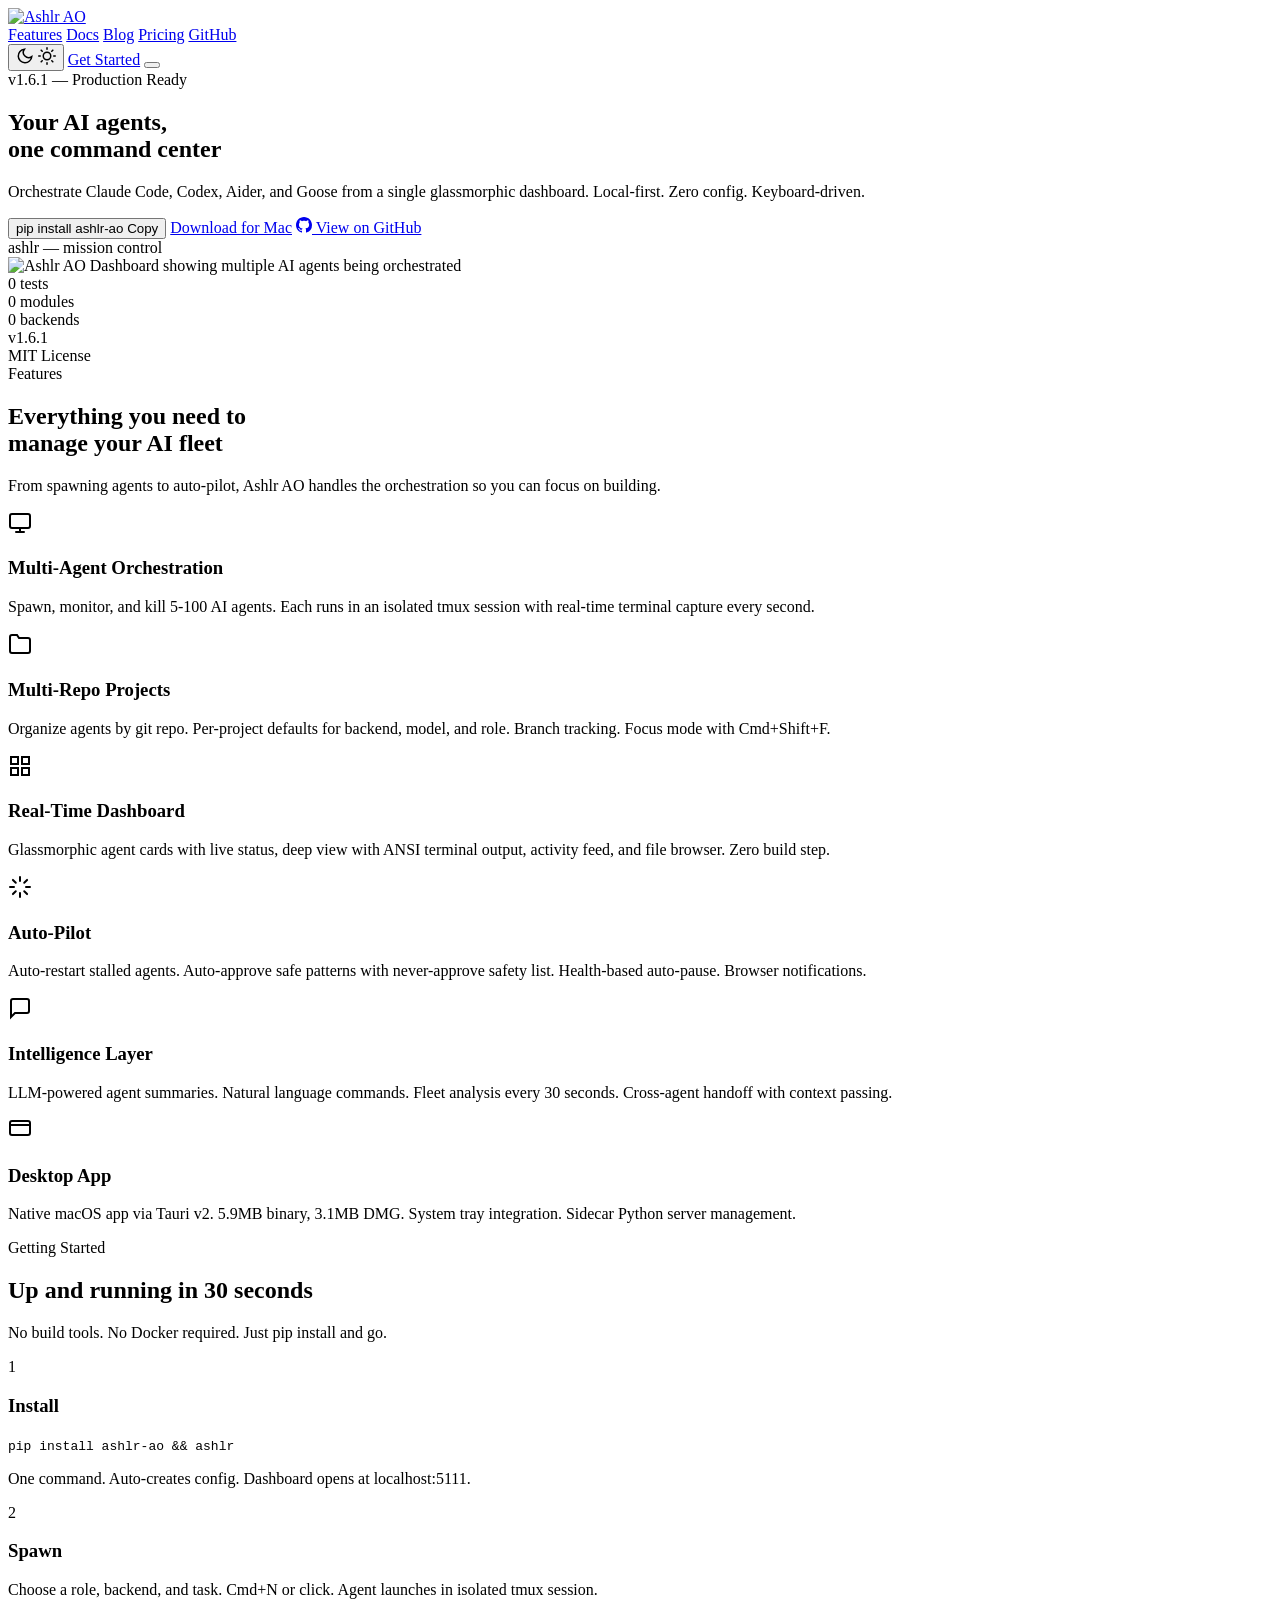
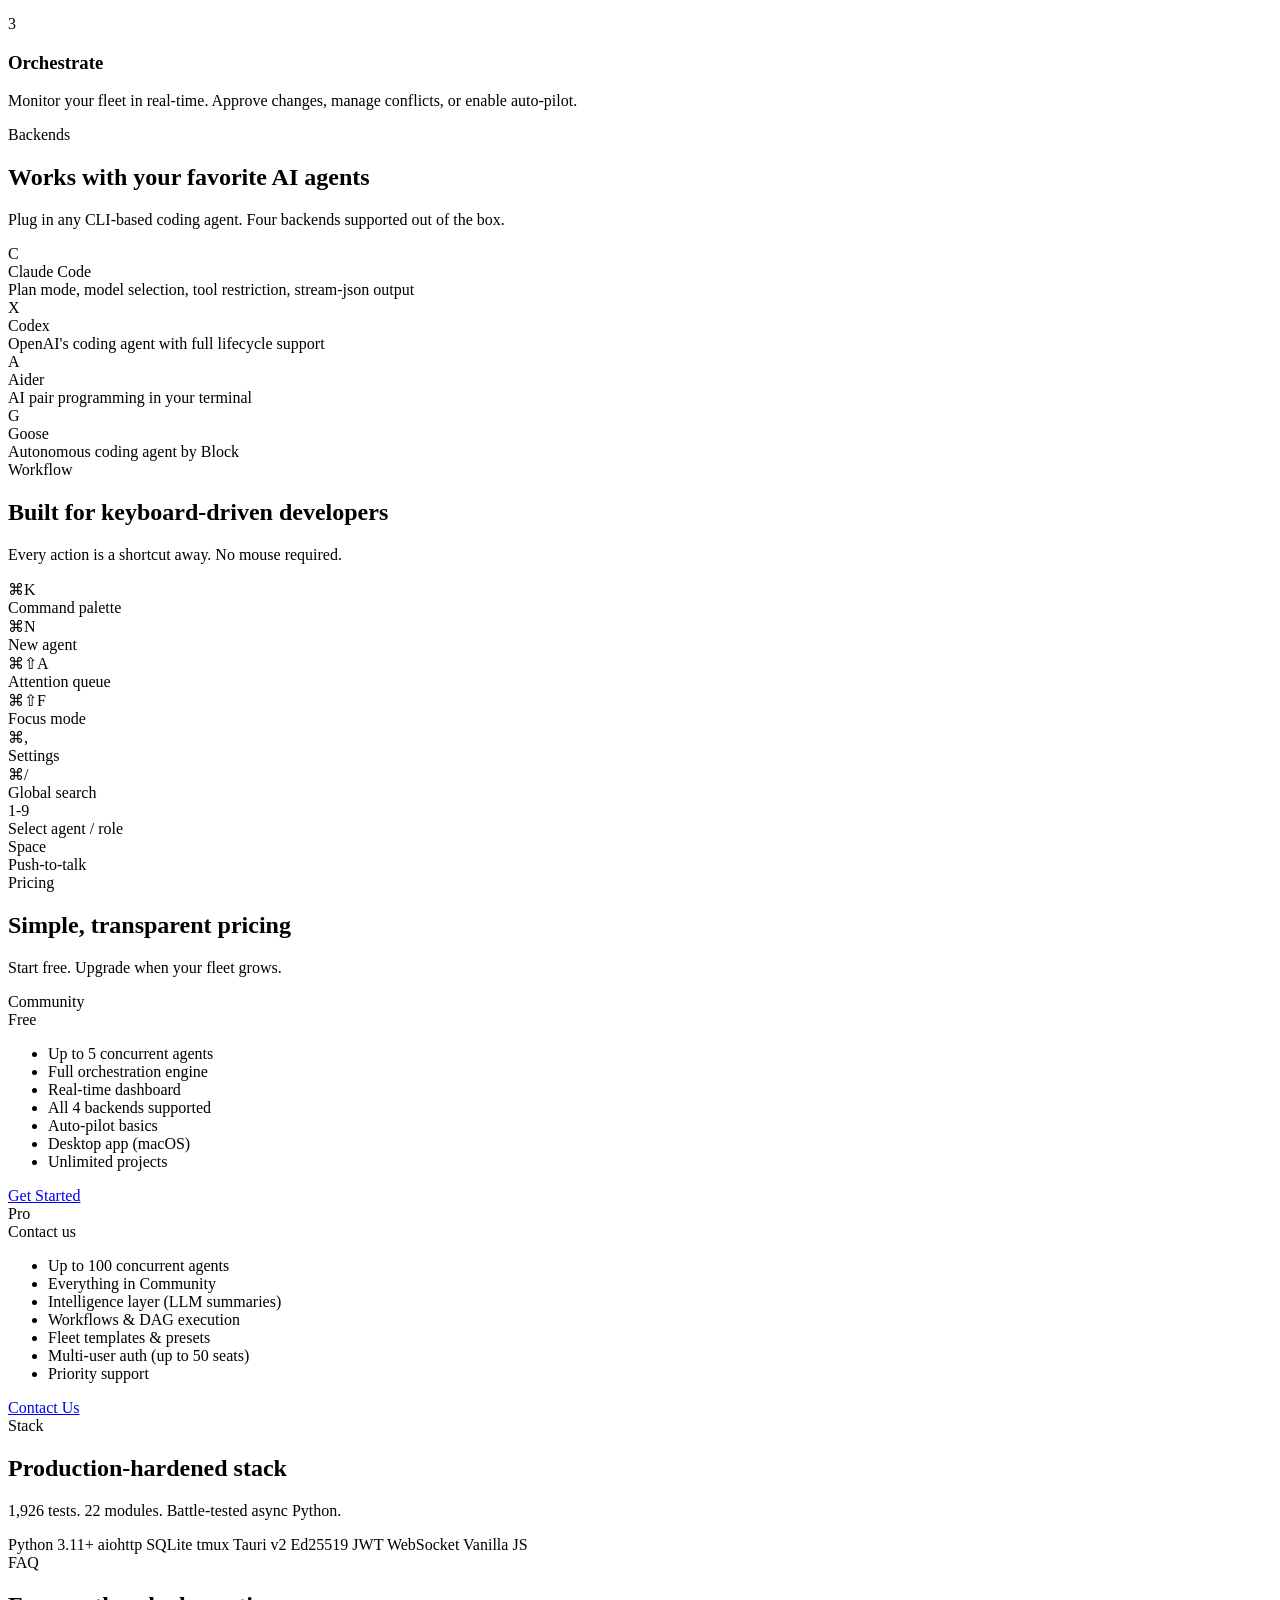
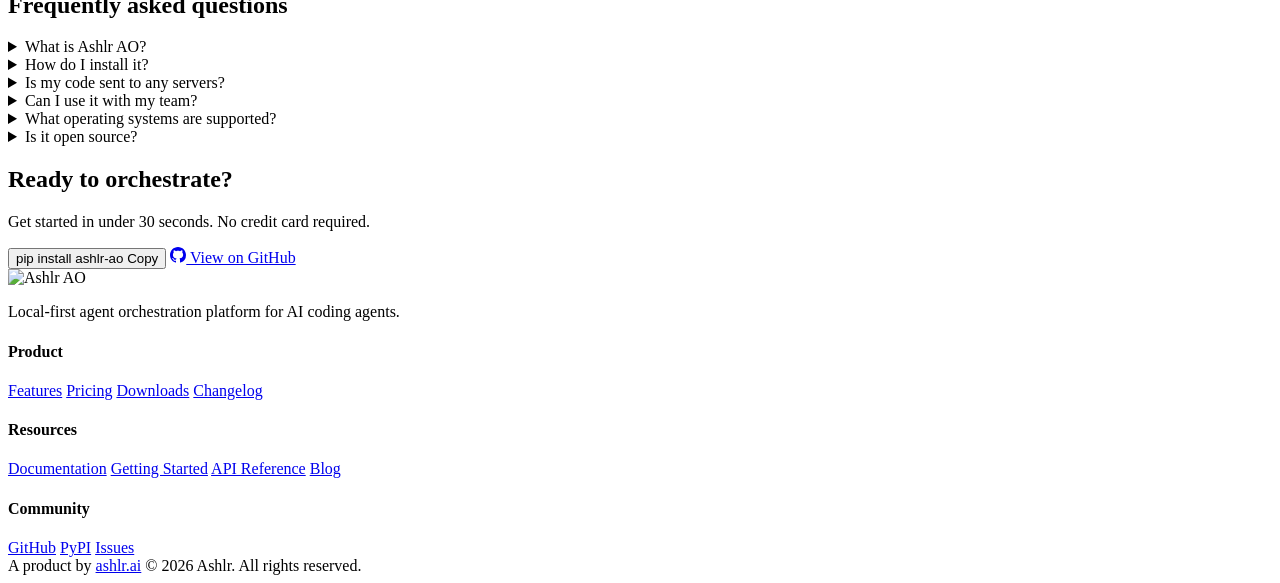
==== website/index.html @ e3b9991c "feat: Mission Control Noir landing page redesign Dramatic visual overhaul — animated ambient orbs, h" ====
<!DOCTYPE html>
<html lang="en">
<head>
  <meta charset="UTF-8">
  <meta name="viewport" content="width=device-width, initial-scale=1.0">
  <title>Ashlr AO — AI Agent Orchestration Platform</title>
  <meta name="description" content="Local-first agent orchestration platform. Orchestrate Claude Code, Codex, Aider, and Goose from a single glassmorphic dashboard. 1,926 tests. Production-ready.">
  <link rel="canonical" href="https://ashlrao.com">

  <!-- Open Graph -->
  <meta property="og:title" content="Ashlr AO — Your AI Agents, One Command Center">
  <meta property="og:description" content="Orchestrate Claude Code, Codex, Aider, and Goose from a single glassmorphic dashboard. Local-first. Zero config.">
  <meta property="og:image" content="https://ashlrao.com/public/og-image.png">
  <meta property="og:url" content="https://ashlrao.com">
  <meta property="og:type" content="website">
  <meta property="og:site_name" content="Ashlr AO">

  <!-- Twitter -->
  <meta name="twitter:card" content="summary_large_image">
  <meta name="twitter:title" content="Ashlr AO — AI Agent Orchestration Platform">
  <meta name="twitter:description" content="Orchestrate multiple AI coding agents from one command center.">
  <meta name="twitter:image" content="https://ashlrao.com/public/twitter-card.png">

  <!-- Favicon -->
  <link rel="icon" type="image/svg+xml" href="/public/favicon.svg">
  <link rel="apple-touch-icon" href="/public/apple-touch-icon.png">

  <!-- Fonts -->
  <link rel="preconnect" href="https://fonts.googleapis.com">
  <link rel="preconnect" href="https://fonts.gstatic.com" crossorigin>
  <link href="https://fonts.googleapis.com/css2?family=Instrument+Sans:wght@400;500;600;700&family=JetBrains+Mono:wght@400;600&display=swap" rel="stylesheet">

  <!-- Styles -->
  <link rel="stylesheet" href="/css/base.css">
  <link rel="stylesheet" href="/css/components.css">
  <link rel="stylesheet" href="/css/landing.css">

  <!-- Structured Data -->
  <script type="application/ld+json">
  {
    "@context": "https://schema.org",
    "@type": "SoftwareApplication",
    "name": "Ashlr AO",
    "description": "Ashlr AO is a local-first agent orchestration platform that lets developers manage multiple AI coding agents from a single glassmorphic dashboard.",
    "applicationCategory": "DeveloperApplication",
    "operatingSystem": "macOS, Linux",
    "softwareVersion": "1.6.1",
    "offers": {
      "@type": "Offer",
      "price": "0",
      "priceCurrency": "USD"
    },
    "author": {
      "@type": "Organization",
      "name": "Ashlr",
      "url": "https://ashlr.ai"
    },
    "downloadUrl": "https://pypi.org/project/ashlr-ao/",
    "screenshot": "https://ashlrao.com/public/screenshot.png",
    "featureList": [
      "Multi-agent orchestration (5-100 agents)",
      "Multi-repo project management",
      "Real-time glassmorphic dashboard",
      "Auto-pilot with stall detection",
      "LLM-powered intelligence layer",
      "Native macOS desktop app via Tauri v2"
    ]
  }
  </script>

  <!-- FAQ Schema -->
  <script type="application/ld+json">
  {
    "@context": "https://schema.org",
    "@type": "FAQPage",
    "mainEntity": [
      {
        "@type": "Question",
        "name": "What is Ashlr AO?",
        "acceptedAnswer": {
          "@type": "Answer",
          "text": "Ashlr AO is a local-first agent orchestration platform for AI coding agents. It provides a single command center to spawn, monitor, and manage multiple AI agents (Claude Code, Codex, Aider, Goose) across multiple repositories."
        }
      },
      {
        "@type": "Question",
        "name": "How do I install Ashlr AO?",
        "acceptedAnswer": {
          "@type": "Answer",
          "text": "Install via pip: pip install ashlr-ao. Then run 'ashlr' to start. Requires Python 3.11+, tmux, and at least one AI coding agent backend installed."
        }
      },
      {
        "@type": "Question",
        "name": "Is Ashlr AO free?",
        "acceptedAnswer": {
          "@type": "Answer",
          "text": "Yes. The Community tier is free and includes core orchestration for up to 5 concurrent agents. The Pro tier supports up to 100 agents, multi-user auth, workflows, and the intelligence layer."
        }
      },
      {
        "@type": "Question",
        "name": "What AI coding agents does Ashlr AO support?",
        "acceptedAnswer": {
          "@type": "Answer",
          "text": "Ashlr AO supports Claude Code, OpenAI Codex, Aider, and Goose. Each agent runs in an isolated tmux session with real-time terminal capture."
        }
      }
    ]
  }
  </script>
</head>
<body>

  <!-- Ambient background orbs -->
  <div class="ambient-orbs" aria-hidden="true">
    <div class="ambient-orb"></div>
    <div class="ambient-orb"></div>
    <div class="ambient-orb"></div>
  </div>

  <!-- Navigation -->
  <nav class="nav" role="navigation" aria-label="Main navigation">
    <div class="container">
      <a href="/" aria-label="Ashlr AO Home">
        <img src="/public/logo.svg" alt="Ashlr AO" class="nav-logo">
      </a>
      <div class="nav-links">
        <a href="#features">Features</a>
        <a href="/docs/">Docs</a>
        <a href="/blog/">Blog</a>
        <a href="/pricing">Pricing</a>
        <a href="https://github.com/Ashlar-inc/ashlar-ao" target="_blank" rel="noopener">GitHub</a>
      </div>
      <div class="nav-right">
        <button class="theme-toggle" onclick="toggleTheme()" aria-label="Toggle theme">
          <svg class="icon-moon" width="18" height="18" viewBox="0 0 24 24" fill="none" stroke="currentColor" stroke-width="2" stroke-linecap="round"><path d="M21 12.79A9 9 0 1 1 11.21 3 7 7 0 0 0 21 12.79z"/></svg>
          <svg class="icon-sun" width="18" height="18" viewBox="0 0 24 24" fill="none" stroke="currentColor" stroke-width="2" stroke-linecap="round"><circle cx="12" cy="12" r="5"/><path d="M12 1v2M12 21v2M4.22 4.22l1.42 1.42M18.36 18.36l1.42 1.42M1 12h2M21 12h2M4.22 19.78l1.42-1.42M18.36 5.64l1.42-1.42"/></svg>
        </button>
        <a href="/docs/getting-started" class="btn btn-primary">Get Started</a>
        <button class="nav-mobile-toggle" aria-label="Toggle menu" aria-expanded="false">
          <span></span>
        </button>
      </div>
    </div>
  </nav>

  <main>
    <!-- Hero -->
    <section class="hero">
      <div class="hero-badge">
        <span class="pulse-dot"></span>
        v1.6.1 — Production Ready
      </div>
      <h1>Your AI agents,<br><span class="accent-word">one command center</span></h1>
      <p class="hero-sub">Orchestrate Claude Code, Codex, Aider, and Goose from a single glassmorphic dashboard. Local-first. Zero config. Keyboard-driven.</p>
      <div class="hero-actions">
        <button class="install-cmd" aria-label="Copy install command">
          <span class="cmd-text">pip install ashlr-ao</span>
          <span class="copy-icon">Copy</span>
        </button>
        <a href="https://github.com/Ashlar-inc/ashlar-ao/releases" class="btn btn-secondary" target="_blank" rel="noopener">Download for Mac</a>
        <a href="https://github.com/Ashlar-inc/ashlar-ao" class="btn btn-ghost" target="_blank" rel="noopener">
          <svg width="16" height="16" viewBox="0 0 24 24" fill="currentColor"><path d="M12 0C5.37 0 0 5.37 0 12c0 5.31 3.435 9.795 8.205 11.385.6.105.825-.255.825-.57 0-.285-.015-1.23-.015-2.235-3.015.555-3.795-.735-4.035-1.41-.135-.345-.72-1.41-1.23-1.695-.42-.225-1.02-.78-.015-.795.945-.015 1.62.87 1.845 1.23 1.08 1.815 2.805 1.305 3.495.99.105-.78.42-1.305.765-1.605-2.67-.3-5.46-1.335-5.46-5.925 0-1.305.465-2.385 1.23-3.225-.12-.3-.54-1.53.12-3.18 0 0 1.005-.315 3.3 1.23.96-.27 1.98-.405 3-.405s2.04.135 3 .405c2.295-1.56 3.3-1.23 3.3-1.23.66 1.65.24 2.88.12 3.18.765.84 1.23 1.905 1.23 3.225 0 4.605-2.805 5.625-5.475 5.925.435.375.81 1.095.81 2.22 0 1.605-.015 2.895-.015 3.3 0 .315.225.69.825.57A12.02 12.02 0 0 0 24 12c0-6.63-5.37-12-12-12z"/></svg>
          View on GitHub
        </a>
      </div>

      <!-- Terminal simulation -->
      <div class="hero-terminal">
        <div class="terminal-window">
          <div class="terminal-header">
            <div class="terminal-dot"></div>
            <div class="terminal-dot"></div>
            <div class="terminal-dot"></div>
            <div class="terminal-title">ashlr — mission control</div>
          </div>
          <div class="terminal-body" id="heroTerminal">
            <!-- Lines injected by JS -->
          </div>
        </div>
      </div>

      <img src="/public/screenshot.png" alt="Ashlr AO Dashboard showing multiple AI agents being orchestrated" class="hero-screenshot" width="960" height="540" loading="lazy">
    </section>

    <!-- Stats Bar -->
    <section class="section" style="padding-top: 0;">
      <div class="container">
        <div class="stats-bar glass reveal">
          <div class="stat-item"><span class="stat-value counted" data-target="1926">0</span> tests</div>
          <div class="stat-divider" aria-hidden="true"></div>
          <div class="stat-item"><span class="stat-value counted" data-target="22">0</span> modules</div>
          <div class="stat-divider" aria-hidden="true"></div>
          <div class="stat-item"><span class="stat-value counted" data-target="4">0</span> backends</div>
          <div class="stat-divider" aria-hidden="true"></div>
          <div class="stat-item"><span class="stat-value">v1.6.1</span></div>
          <div class="stat-divider" aria-hidden="true"></div>
          <div class="stat-item"><span class="stat-value">MIT</span> License</div>
        </div>
      </div>
    </section>

    <!-- Features -->
    <section class="section" id="features">
      <div class="container">
        <div class="section-header reveal">
          <span class="section-label">Features</span>
          <h2>Everything you need to<br>manage your AI fleet</h2>
          <p>From spawning agents to auto-pilot, Ashlr AO handles the orchestration so you can focus on building.</p>
        </div>
        <div class="features-grid">
          <div class="feature-card glass reveal reveal-delay-1">
            <div class="feature-icon">
              <svg width="24" height="24" viewBox="0 0 24 24" fill="none" stroke="currentColor" stroke-width="2" stroke-linecap="round"><rect x="2" y="3" width="20" height="14" rx="2"/><path d="M8 21h8M12 17v4"/></svg>
            </div>
            <h3>Multi-Agent Orchestration</h3>
            <p>Spawn, monitor, and kill 5-100 AI agents. Each runs in an isolated tmux session with real-time terminal capture every second.</p>
          </div>
          <div class="feature-card glass reveal reveal-delay-2">
            <div class="feature-icon">
              <svg width="24" height="24" viewBox="0 0 24 24" fill="none" stroke="currentColor" stroke-width="2" stroke-linecap="round"><path d="M22 19a2 2 0 0 1-2 2H4a2 2 0 0 1-2-2V5a2 2 0 0 1 2-2h5l2 3h9a2 2 0 0 1 2 2z"/></svg>
            </div>
            <h3>Multi-Repo Projects</h3>
            <p>Organize agents by git repo. Per-project defaults for backend, model, and role. Branch tracking. Focus mode with Cmd+Shift+F.</p>
          </div>
          <div class="feature-card glass reveal reveal-delay-3">
            <div class="feature-icon">
              <svg width="24" height="24" viewBox="0 0 24 24" fill="none" stroke="currentColor" stroke-width="2" stroke-linecap="round"><rect x="3" y="3" width="7" height="7"/><rect x="14" y="3" width="7" height="7"/><rect x="14" y="14" width="7" height="7"/><rect x="3" y="14" width="7" height="7"/></svg>
            </div>
            <h3>Real-Time Dashboard</h3>
            <p>Glassmorphic agent cards with live status, deep view with ANSI terminal output, activity feed, and file browser. Zero build step.</p>
          </div>
          <div class="feature-card glass reveal reveal-delay-1">
            <div class="feature-icon">
              <svg width="24" height="24" viewBox="0 0 24 24" fill="none" stroke="currentColor" stroke-width="2" stroke-linecap="round"><path d="M12 2v4M12 18v4M4.93 4.93l2.83 2.83M16.24 16.24l2.83 2.83M2 12h4M18 12h4M4.93 19.07l2.83-2.83M16.24 7.76l2.83-2.83"/></svg>
            </div>
            <h3>Auto-Pilot</h3>
            <p>Auto-restart stalled agents. Auto-approve safe patterns with never-approve safety list. Health-based auto-pause. Browser notifications.</p>
          </div>
          <div class="feature-card glass reveal reveal-delay-2">
            <div class="feature-icon">
              <svg width="24" height="24" viewBox="0 0 24 24" fill="none" stroke="currentColor" stroke-width="2" stroke-linecap="round"><path d="M21 15a2 2 0 0 1-2 2H7l-4 4V5a2 2 0 0 1 2-2h14a2 2 0 0 1 2 2z"/></svg>
            </div>
            <h3>Intelligence Layer</h3>
            <p>LLM-powered agent summaries. Natural language commands. Fleet analysis every 30 seconds. Cross-agent handoff with context passing.</p>
          </div>
          <div class="feature-card glass reveal reveal-delay-3">
            <div class="feature-icon">
              <svg width="24" height="24" viewBox="0 0 24 24" fill="none" stroke="currentColor" stroke-width="2" stroke-linecap="round"><rect x="2" y="3" width="20" height="14" rx="2"/><path d="M2 7h20"/></svg>
            </div>
            <h3>Desktop App</h3>
            <p>Native macOS app via Tauri v2. 5.9MB binary, 3.1MB DMG. System tray integration. Sidecar Python server management.</p>
          </div>
        </div>
      </div>
    </section>

    <!-- How It Works -->
    <section class="section section-alt">
      <div class="container">
        <div class="section-header reveal">
          <span class="section-label">Getting Started</span>
          <h2>Up and running in 30 seconds</h2>
          <p>No build tools. No Docker required. Just pip install and go.</p>
        </div>
        <div class="steps-container reveal">
          <div class="steps-line" aria-hidden="true"></div>
          <div class="steps">
            <div class="step">
              <div class="step-number">1</div>
              <h3>Install</h3>
              <p><code>pip install ashlr-ao && ashlr</code></p>
              <p>One command. Auto-creates config. Dashboard opens at localhost:5111.</p>
            </div>
            <div class="step">
              <div class="step-number">2</div>
              <h3>Spawn</h3>
              <p>Choose a role, backend, and task. Cmd+N or click. Agent launches in isolated tmux session.</p>
            </div>
            <div class="step">
              <div class="step-number">3</div>
              <h3>Orchestrate</h3>
              <p>Monitor your fleet in real-time. Approve changes, manage conflicts, or enable auto-pilot.</p>
            </div>
          </div>
        </div>
      </div>
    </section>

    <!-- Backends -->
    <section class="section">
      <div class="container">
        <div class="section-header reveal">
          <span class="section-label">Backends</span>
          <h2>Works with your favorite AI agents</h2>
          <p>Plug in any CLI-based coding agent. Four backends supported out of the box.</p>
        </div>
        <div class="backends-grid">
          <div class="backend-card glass reveal reveal-delay-1">
            <div class="backend-icon">C</div>
            <div class="backend-name">Claude Code</div>
            <div class="backend-desc">Plan mode, model selection, tool restriction, stream-json output</div>
          </div>
          <div class="backend-card glass reveal reveal-delay-2">
            <div class="backend-icon">X</div>
            <div class="backend-name">Codex</div>
            <div class="backend-desc">OpenAI's coding agent with full lifecycle support</div>
          </div>
          <div class="backend-card glass reveal reveal-delay-3">
            <div class="backend-icon">A</div>
            <div class="backend-name">Aider</div>
            <div class="backend-desc">AI pair programming in your terminal</div>
          </div>
          <div class="backend-card glass reveal reveal-delay-4">
            <div class="backend-icon">G</div>
            <div class="backend-name">Goose</div>
            <div class="backend-desc">Autonomous coding agent by Block</div>
          </div>
        </div>
      </div>
    </section>

    <!-- Keyboard Shortcuts -->
    <section class="section section-alt">
      <div class="container">
        <div class="section-header reveal">
          <span class="section-label">Workflow</span>
          <h2>Built for keyboard-driven developers</h2>
          <p>Every action is a shortcut away. No mouse required.</p>
        </div>
        <div class="shortcuts-showcase reveal">
          <div class="shortcut-item glass">
            <div class="shortcut-keys"><span class="key">&#8984;</span><span class="key">K</span></div>
            <span class="shortcut-label">Command palette</span>
          </div>
          <div class="shortcut-item glass">
            <div class="shortcut-keys"><span class="key">&#8984;</span><span class="key">N</span></div>
            <span class="shortcut-label">New agent</span>
          </div>
          <div class="shortcut-item glass">
            <div class="shortcut-keys"><span class="key">&#8984;</span><span class="key">&#8679;</span><span class="key">A</span></div>
            <span class="shortcut-label">Attention queue</span>
          </div>
          <div class="shortcut-item glass">
            <div class="shortcut-keys"><span class="key">&#8984;</span><span class="key">&#8679;</span><span class="key">F</span></div>
            <span class="shortcut-label">Focus mode</span>
          </div>
          <div class="shortcut-item glass">
            <div class="shortcut-keys"><span class="key">&#8984;</span><span class="key">,</span></div>
            <span class="shortcut-label">Settings</span>
          </div>
          <div class="shortcut-item glass">
            <div class="shortcut-keys"><span class="key">&#8984;</span><span class="key">/</span></div>
            <span class="shortcut-label">Global search</span>
          </div>
          <div class="shortcut-item glass">
            <div class="shortcut-keys"><span class="key">1</span>-<span class="key">9</span></div>
            <span class="shortcut-label">Select agent / role</span>
          </div>
          <div class="shortcut-item glass">
            <div class="shortcut-keys"><span class="key">Space</span></div>
            <span class="shortcut-label">Push-to-talk</span>
          </div>
        </div>
      </div>
    </section>

    <!-- Pricing -->
    <section class="section" id="pricing">
      <div class="container">
        <div class="section-header reveal">
          <span class="section-label">Pricing</span>
          <h2>Simple, transparent pricing</h2>
          <p>Start free. Upgrade when your fleet grows.</p>
        </div>
        <div class="pricing-grid reveal">
          <div class="pricing-card glass">
            <div class="pricing-tier">Community</div>
            <div class="pricing-price">Free</div>
            <ul class="pricing-features">
              <li>Up to 5 concurrent agents</li>
              <li>Full orchestration engine</li>
              <li>Real-time dashboard</li>
              <li>All 4 backends supported</li>
              <li>Auto-pilot basics</li>
              <li>Desktop app (macOS)</li>
              <li>Unlimited projects</li>
            </ul>
            <a href="/docs/getting-started" class="btn btn-secondary">Get Started</a>
          </div>
          <div class="pricing-card glass featured">
            <div class="pricing-tier">Pro</div>
            <div class="pricing-price">Contact us</div>
            <ul class="pricing-features">
              <li>Up to 100 concurrent agents</li>
              <li>Everything in Community</li>
              <li>Intelligence layer (LLM summaries)</li>
              <li>Workflows &amp; DAG execution</li>
              <li>Fleet templates &amp; presets</li>
              <li>Multi-user auth (up to 50 seats)</li>
              <li>Priority support</li>
            </ul>
            <a href="mailto:hello@ashlr.ai" class="btn btn-primary">Contact Us</a>
          </div>
        </div>
      </div>
    </section>

    <!-- Tech Stack -->
    <section class="section section-alt">
      <div class="container">
        <div class="section-header reveal">
          <span class="section-label">Stack</span>
          <h2>Production-hardened stack</h2>
          <p>1,926 tests. 22 modules. Battle-tested async Python.</p>
        </div>
        <div class="tech-grid reveal">
          <span class="tech-item glass">Python 3.11+</span>
          <span class="tech-item glass">aiohttp</span>
          <span class="tech-item glass">SQLite</span>
          <span class="tech-item glass">tmux</span>
          <span class="tech-item glass">Tauri v2</span>
          <span class="tech-item glass">Ed25519 JWT</span>
          <span class="tech-item glass">WebSocket</span>
          <span class="tech-item glass">Vanilla JS</span>
        </div>
      </div>
    </section>

    <!-- FAQ -->
    <section class="section" id="faq">
      <div class="container">
        <div class="section-header reveal">
          <span class="section-label">FAQ</span>
          <h2>Frequently asked questions</h2>
        </div>
        <div class="faq-grid reveal">
          <details class="faq-item">
            <summary>What is Ashlr AO?</summary>
            <p>Ashlr AO is a local-first agent orchestration platform for AI coding agents. It provides a single command center to spawn, monitor, and manage multiple AI agents (Claude Code, Codex, Aider, Goose) across multiple repositories. Think of it as a mission control for your AI fleet.</p>
          </details>
          <details class="faq-item">
            <summary>How do I install it?</summary>
            <p>Run <code>pip install ashlr-ao</code> and then <code>ashlr</code> to start. Requires Python 3.11+, tmux, and at least one AI coding agent backend (like Claude Code) installed.</p>
          </details>
          <details class="faq-item">
            <summary>Is my code sent to any servers?</summary>
            <p>No. Ashlr AO is local-first. Your code stays on your machine. The only external calls are to the AI agent backends you choose to use (Claude Code, Codex, etc.) and optionally to xAI Grok for the intelligence layer.</p>
          </details>
          <details class="faq-item">
            <summary>Can I use it with my team?</summary>
            <p>Yes. The Pro tier supports multi-user auth with up to 50 seats. The first user becomes admin and can invite team members. All org members can view all agents but only owners or admins can control them.</p>
          </details>
          <details class="faq-item">
            <summary>What operating systems are supported?</summary>
            <p>Ashlr AO runs on macOS and Linux. The native desktop app (Tauri v2) is currently macOS-only. The Python server and web dashboard work on any platform with Python 3.11+ and tmux.</p>
          </details>
          <details class="faq-item">
            <summary>Is it open source?</summary>
            <p>Yes. Ashlr AO is open source with an open-core licensing model. The Community tier is free with full orchestration capabilities. The Pro tier adds enterprise features like multi-user auth and the intelligence layer.</p>
          </details>
        </div>
      </div>
    </section>

    <!-- CTA -->
    <section class="cta-section">
      <div class="container">
        <div class="reveal">
          <h2>Ready to orchestrate?</h2>
          <p>Get started in under 30 seconds. No credit card required.</p>
          <div class="hero-actions" style="margin-top: var(--space-xl);">
            <button class="install-cmd" aria-label="Copy install command">
              <span class="cmd-text">pip install ashlr-ao</span>
              <span class="copy-icon">Copy</span>
            </button>
            <a href="https://github.com/Ashlar-inc/ashlar-ao" class="btn btn-secondary" target="_blank" rel="noopener">
              <svg width="16" height="16" viewBox="0 0 24 24" fill="currentColor"><path d="M12 0C5.37 0 0 5.37 0 12c0 5.31 3.435 9.795 8.205 11.385.6.105.825-.255.825-.57 0-.285-.015-1.23-.015-2.235-3.015.555-3.795-.735-4.035-1.41-.135-.345-.72-1.41-1.23-1.695-.42-.225-1.02-.78-.015-.795.945-.015 1.62.87 1.845 1.23 1.08 1.815 2.805 1.305 3.495.99.105-.78.42-1.305.765-1.605-2.67-.3-5.46-1.335-5.46-5.925 0-1.305.465-2.385 1.23-3.225-.12-.3-.54-1.53.12-3.18 0 0 1.005-.315 3.3 1.23.96-.27 1.98-.405 3-.405s2.04.135 3 .405c2.295-1.56 3.3-1.23 3.3-1.23.66 1.65.24 2.88.12 3.18.765.84 1.23 1.905 1.23 3.225 0 4.605-2.805 5.625-5.475 5.925.435.375.81 1.095.81 2.22 0 1.605-.015 2.895-.015 3.3 0 .315.225.69.825.57A12.02 12.02 0 0 0 24 12c0-6.63-5.37-12-12-12z"/></svg>
              View on GitHub
            </a>
          </div>
        </div>
      </div>
    </section>
  </main>

  <!-- Footer -->
  <footer class="footer">
    <div class="container">
      <div class="footer-grid">
        <div class="footer-brand">
          <img src="/public/logo.svg" alt="Ashlr AO" width="100" height="32">
          <p>Local-first agent orchestration platform for AI coding agents.</p>
        </div>
        <div class="footer-col">
          <h4>Product</h4>
          <a href="#features">Features</a>
          <a href="/pricing">Pricing</a>
          <a href="https://github.com/Ashlar-inc/ashlar-ao/releases" target="_blank" rel="noopener">Downloads</a>
          <a href="https://github.com/Ashlar-inc/ashlar-ao/blob/main/CHANGELOG.md" target="_blank" rel="noopener">Changelog</a>
        </div>
        <div class="footer-col">
          <h4>Resources</h4>
          <a href="/docs/">Documentation</a>
          <a href="/docs/getting-started">Getting Started</a>
          <a href="/docs/api-reference">API Reference</a>
          <a href="/blog/">Blog</a>
        </div>
        <div class="footer-col">
          <h4>Community</h4>
          <a href="https://github.com/Ashlar-inc/ashlar-ao" target="_blank" rel="noopener">GitHub</a>
          <a href="https://pypi.org/project/ashlr-ao/" target="_blank" rel="noopener">PyPI</a>
          <a href="https://github.com/Ashlar-inc/ashlar-ao/issues" target="_blank" rel="noopener">Issues</a>
        </div>
      </div>
      <div class="footer-bottom">
        <span>A product by <a href="https://ashlr.ai">ashlr.ai</a></span>
        <span>&copy; 2026 Ashlr. All rights reserved.</span>
      </div>
    </div>
  </footer>

  <script src="/js/main.js"></script>
</body>
</html>
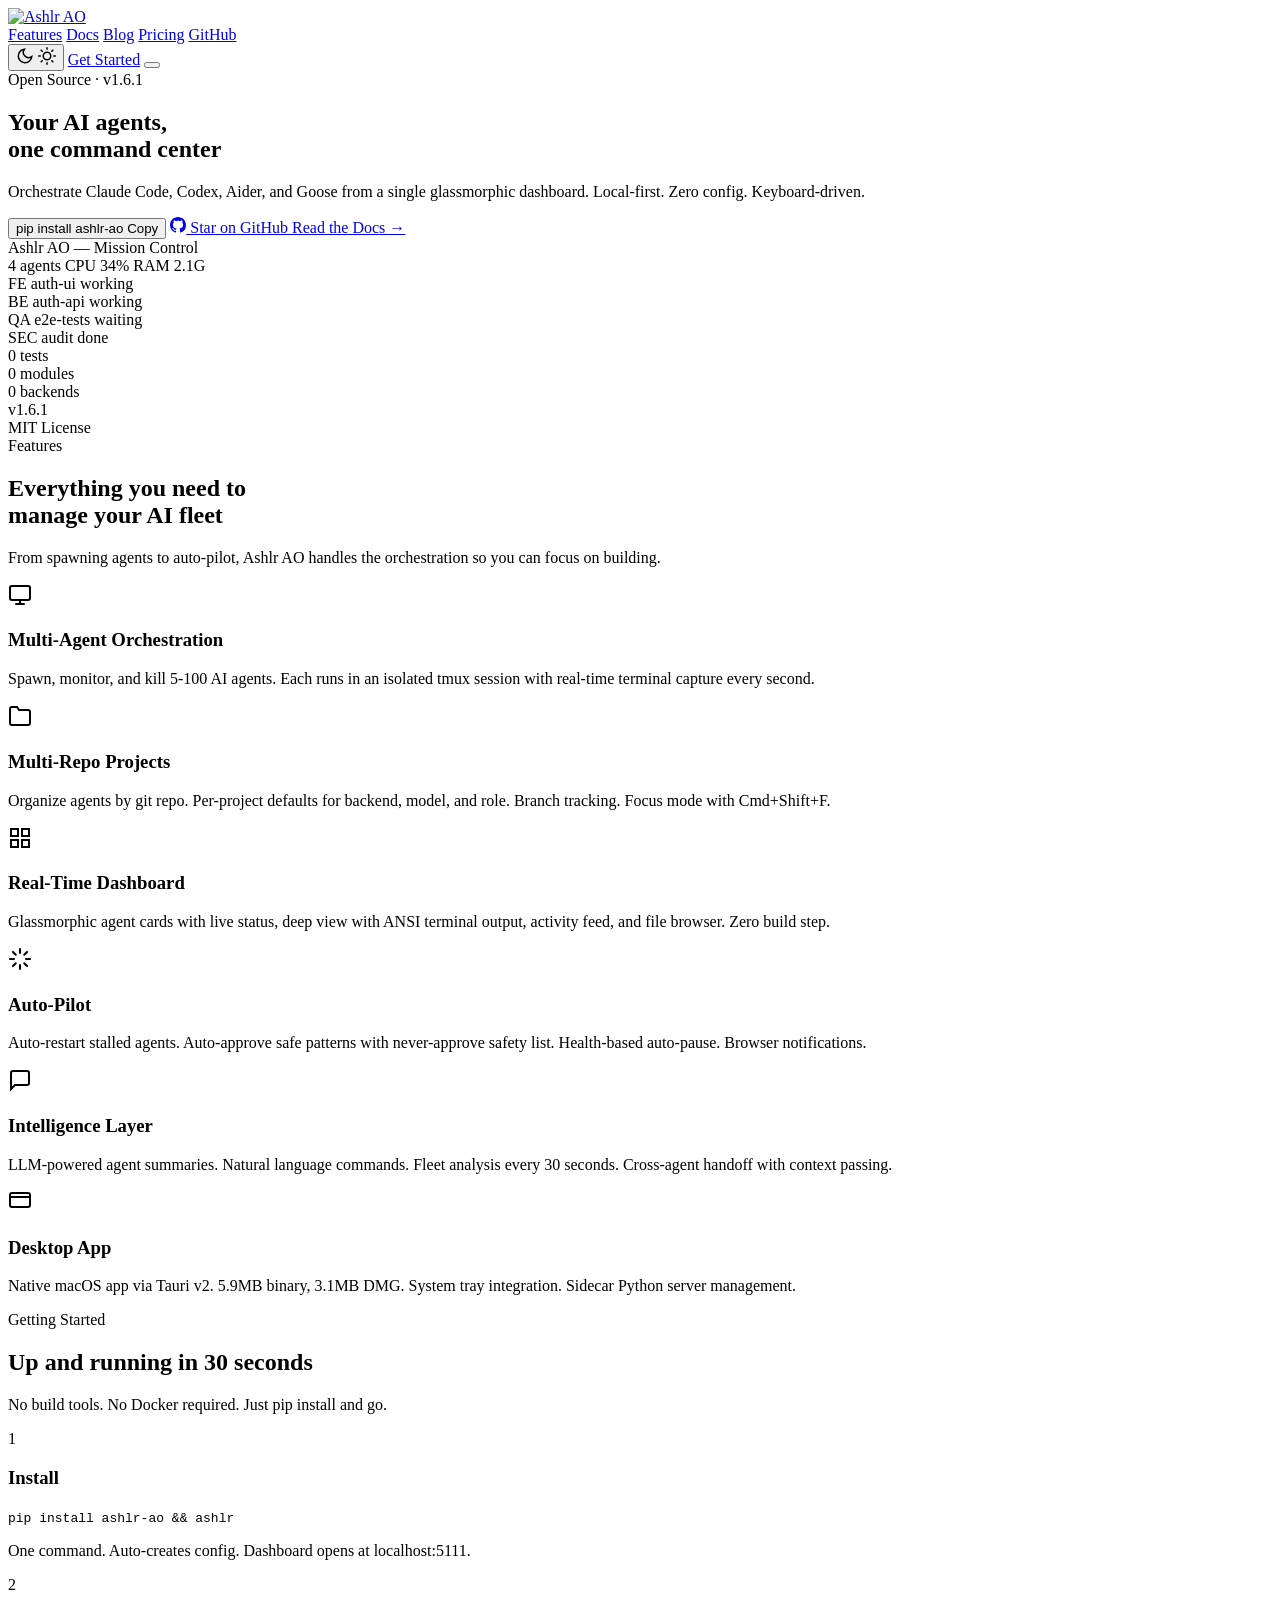
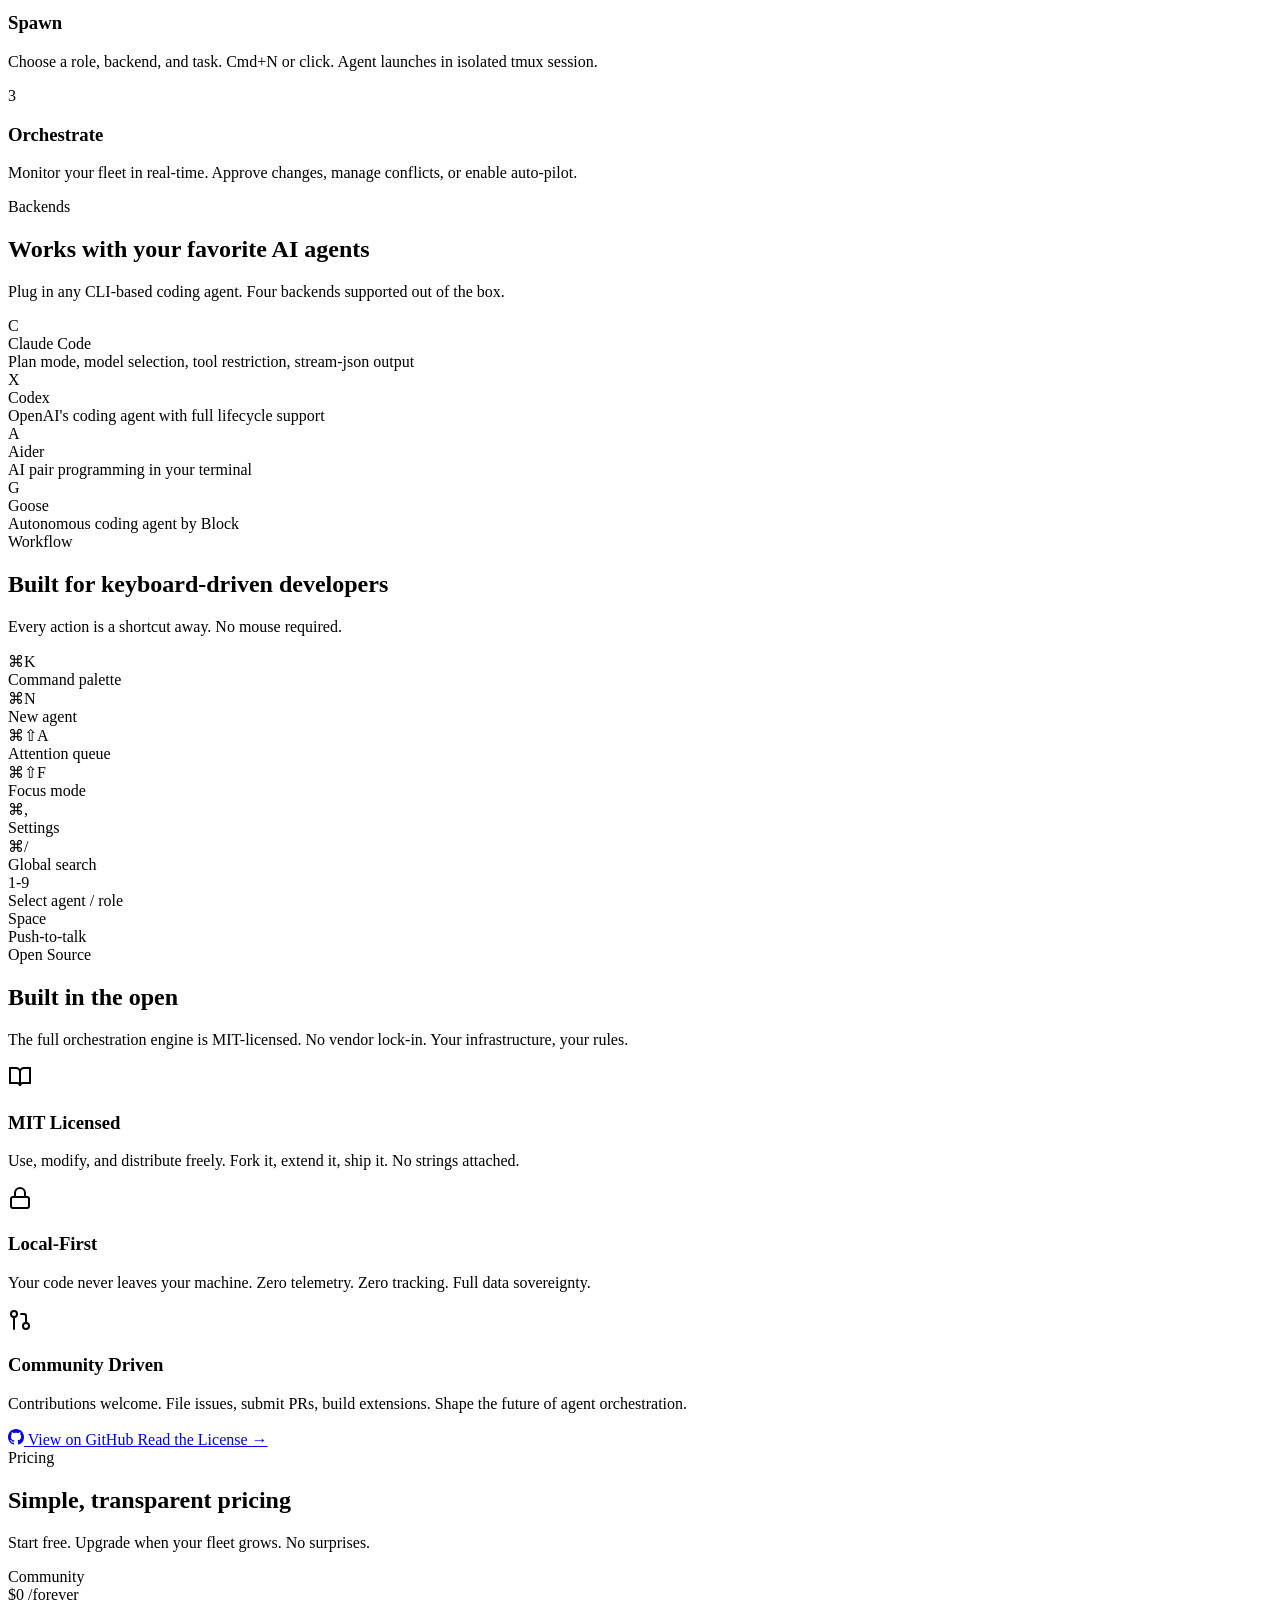
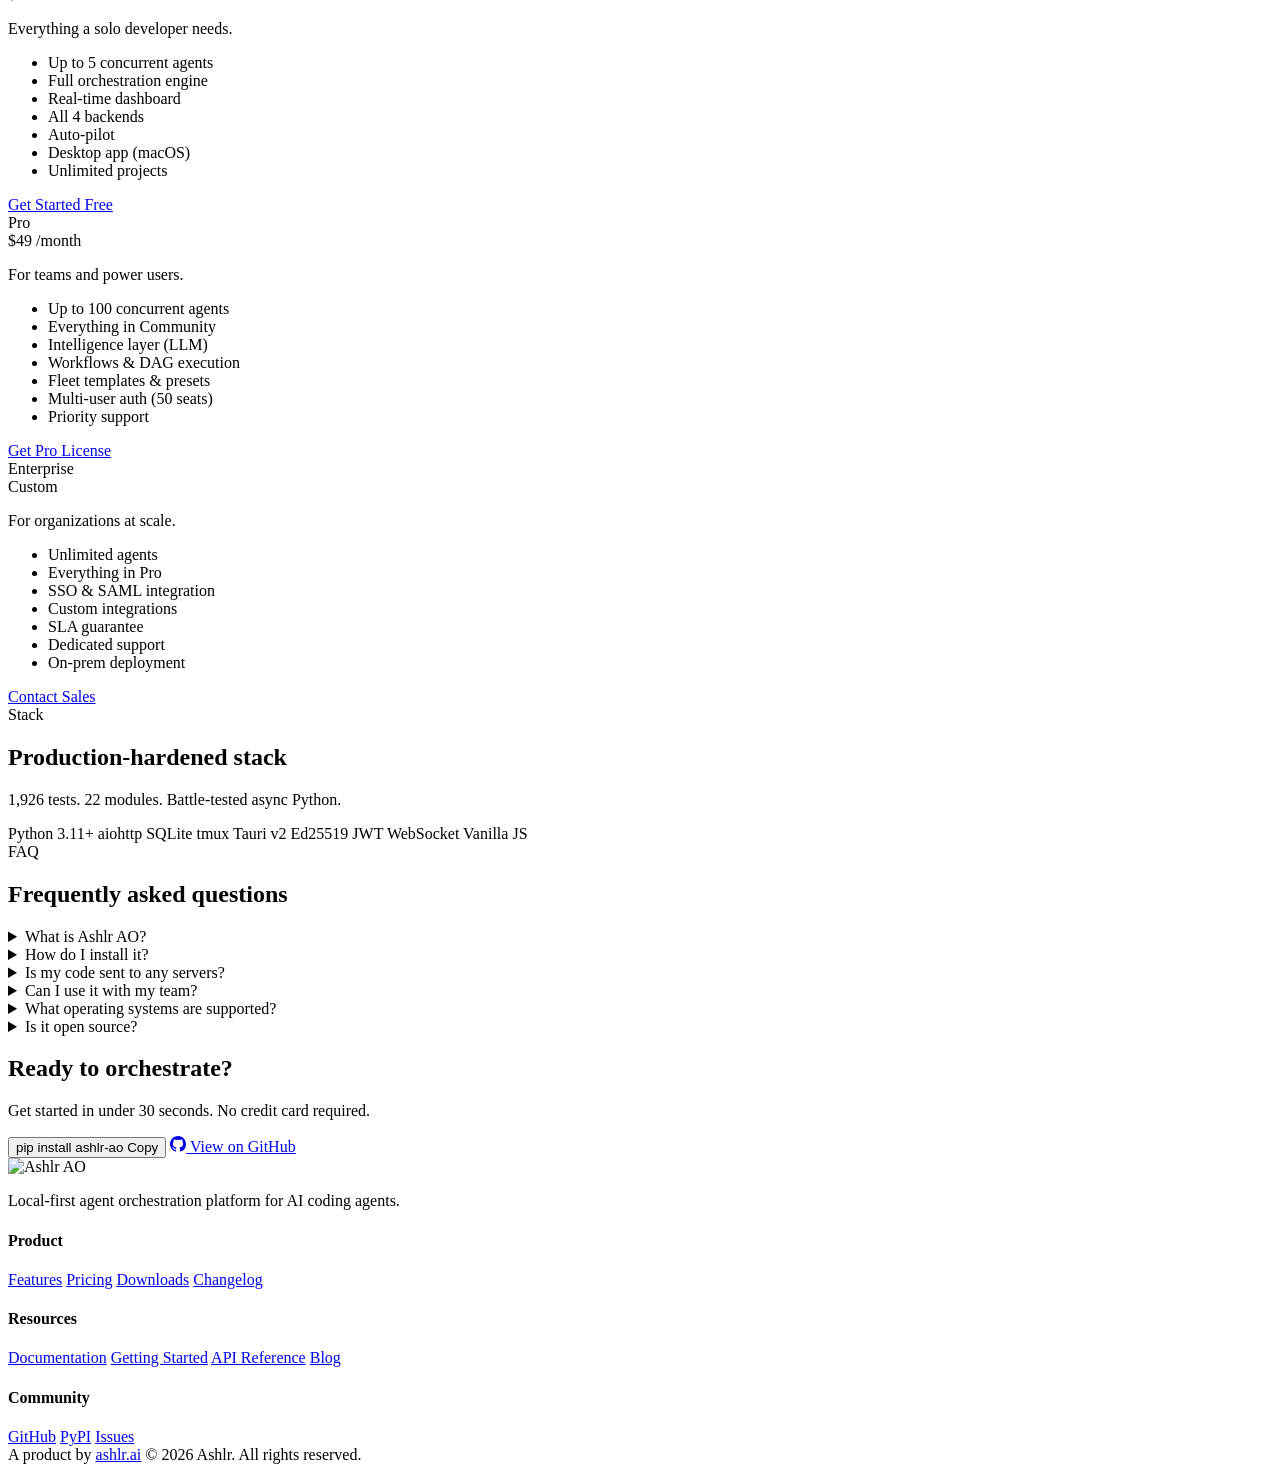
==== commit 1ab8f942: "feat: animated dashboard demo + open source + 3-tier pricing Replace static screenshot with live CSS" ====
--- a/website/index.html
+++ b/website/index.html
@@ -150,38 +150,75 @@
     <section class="hero">
       <div class="hero-badge">
         <span class="pulse-dot"></span>
-        v1.6.1 — Production Ready
-      </div>
-      <h1>Your AI agents,<br><span class="accent-word">one command center</span></h1>
+        Open Source · v1.6.1
+      </div>
+      <h1>Your AI agents,<br><span class="text-gradient">one command center</span></h1>
       <p class="hero-sub">Orchestrate Claude Code, Codex, Aider, and Goose from a single glassmorphic dashboard. Local-first. Zero config. Keyboard-driven.</p>
       <div class="hero-actions">
         <button class="install-cmd" aria-label="Copy install command">
           <span class="cmd-text">pip install ashlr-ao</span>
           <span class="copy-icon">Copy</span>
         </button>
-        <a href="https://github.com/Ashlar-inc/ashlar-ao/releases" class="btn btn-secondary" target="_blank" rel="noopener">Download for Mac</a>
-        <a href="https://github.com/Ashlar-inc/ashlar-ao" class="btn btn-ghost" target="_blank" rel="noopener">
+        <a href="https://github.com/Ashlar-inc/ashlar-ao" class="btn btn-secondary" target="_blank" rel="noopener">
           <svg width="16" height="16" viewBox="0 0 24 24" fill="currentColor"><path d="M12 0C5.37 0 0 5.37 0 12c0 5.31 3.435 9.795 8.205 11.385.6.105.825-.255.825-.57 0-.285-.015-1.23-.015-2.235-3.015.555-3.795-.735-4.035-1.41-.135-.345-.72-1.41-1.23-1.695-.42-.225-1.02-.78-.015-.795.945-.015 1.62.87 1.845 1.23 1.08 1.815 2.805 1.305 3.495.99.105-.78.42-1.305.765-1.605-2.67-.3-5.46-1.335-5.46-5.925 0-1.305.465-2.385 1.23-3.225-.12-.3-.54-1.53.12-3.18 0 0 1.005-.315 3.3 1.23.96-.27 1.98-.405 3-.405s2.04.135 3 .405c2.295-1.56 3.3-1.23 3.3-1.23.66 1.65.24 2.88.12 3.18.765.84 1.23 1.905 1.23 3.225 0 4.605-2.805 5.625-5.475 5.925.435.375.81 1.095.81 2.22 0 1.605-.015 2.895-.015 3.3 0 .315.225.69.825.57A12.02 12.02 0 0 0 24 12c0-6.63-5.37-12-12-12z"/></svg>
-          View on GitHub
+          Star on GitHub
         </a>
-      </div>
-
-      <!-- Terminal simulation -->
-      <div class="hero-terminal">
-        <div class="terminal-window">
-          <div class="terminal-header">
-            <div class="terminal-dot"></div>
-            <div class="terminal-dot"></div>
-            <div class="terminal-dot"></div>
-            <div class="terminal-title">ashlr — mission control</div>
-          </div>
-          <div class="terminal-body" id="heroTerminal">
-            <!-- Lines injected by JS -->
-          </div>
-        </div>
-      </div>
-
-      <img src="/public/screenshot.png" alt="Ashlr AO Dashboard showing multiple AI agents being orchestrated" class="hero-screenshot" width="960" height="540" loading="lazy">
+        <a href="/docs/getting-started" class="btn btn-ghost">Read the Docs &rarr;</a>
+      </div>
+
+      <!-- Live Dashboard Demo -->
+      <div class="dashboard-demo" aria-hidden="true">
+        <div class="demo-glow"></div>
+        <div class="demo-frame">
+          <div class="demo-titlebar">
+            <div class="demo-traffic"><span></span><span></span><span></span></div>
+            <span class="demo-titlebar-text">Ashlr AO — Mission Control</span>
+            <div class="demo-titlebar-right">
+              <span class="demo-pill"><span class="demo-indicator"></span>4 agents</span>
+              <span class="demo-pill">CPU 34%</span>
+              <span class="demo-pill">RAM 2.1G</span>
+            </div>
+          </div>
+          <div class="demo-body">
+            <div class="demo-grid">
+              <div class="demo-card" style="--card-color: #8B5CF6; --i: 0">
+                <div class="demo-card-top">
+                  <span class="demo-role" style="--rc: #8B5CF6">FE</span>
+                  <span class="demo-name">auth-ui</span>
+                  <span class="demo-status working"><span class="demo-dot"></span>working</span>
+                </div>
+                <div class="demo-output" id="demoOut0"></div>
+                <div class="demo-bar"><div class="demo-fill" style="--w: 65%"></div></div>
+              </div>
+              <div class="demo-card" style="--card-color: #3B82F6; --i: 1">
+                <div class="demo-card-top">
+                  <span class="demo-role" style="--rc: #3B82F6">BE</span>
+                  <span class="demo-name">auth-api</span>
+                  <span class="demo-status working"><span class="demo-dot"></span>working</span>
+                </div>
+                <div class="demo-output" id="demoOut1"></div>
+                <div class="demo-bar"><div class="demo-fill" style="--w: 82%"></div></div>
+              </div>
+              <div class="demo-card" style="--card-color: #F59E0B; --i: 2">
+                <div class="demo-card-top">
+                  <span class="demo-role" style="--rc: #22C55E">QA</span>
+                  <span class="demo-name">e2e-tests</span>
+                  <span class="demo-status waiting"><span class="demo-dot"></span>waiting</span>
+                </div>
+                <div class="demo-output" id="demoOut2"></div>
+              </div>
+              <div class="demo-card" style="--card-color: #22C55E; --i: 3">
+                <div class="demo-card-top">
+                  <span class="demo-role" style="--rc: #EF4444">SEC</span>
+                  <span class="demo-name">audit</span>
+                  <span class="demo-status complete"><span class="demo-dot"></span>done</span>
+                </div>
+                <div class="demo-output" id="demoOut3"></div>
+              </div>
+            </div>
+          </div>
+        </div>
+      </div>
     </section>
 
     <!-- Stats Bar -->
@@ -366,42 +403,100 @@
       </div>
     </section>
 
+    <!-- Open Source -->
+    <section class="section" id="open-source">
+      <div class="container">
+        <div class="section-header reveal">
+          <span class="section-label">Open Source</span>
+          <h2>Built in the open</h2>
+          <p>The full orchestration engine is MIT-licensed. No vendor lock-in. Your infrastructure, your rules.</p>
+        </div>
+        <div class="oss-grid reveal">
+          <div class="oss-card glass">
+            <div class="oss-icon">
+              <svg width="24" height="24" viewBox="0 0 24 24" fill="none" stroke="currentColor" stroke-width="2" stroke-linecap="round"><path d="M2 3h6a4 4 0 0 1 4 4v14a3 3 0 0 0-3-3H2z"/><path d="M22 3h-6a4 4 0 0 0-4 4v14a3 3 0 0 1 3-3h7z"/></svg>
+            </div>
+            <h3>MIT Licensed</h3>
+            <p>Use, modify, and distribute freely. Fork it, extend it, ship it. No strings attached.</p>
+          </div>
+          <div class="oss-card glass">
+            <div class="oss-icon">
+              <svg width="24" height="24" viewBox="0 0 24 24" fill="none" stroke="currentColor" stroke-width="2" stroke-linecap="round"><rect x="3" y="11" width="18" height="11" rx="2" ry="2"/><path d="M7 11V7a5 5 0 0 1 10 0v4"/></svg>
+            </div>
+            <h3>Local-First</h3>
+            <p>Your code never leaves your machine. Zero telemetry. Zero tracking. Full data sovereignty.</p>
+          </div>
+          <div class="oss-card glass">
+            <div class="oss-icon">
+              <svg width="24" height="24" viewBox="0 0 24 24" fill="none" stroke="currentColor" stroke-width="2" stroke-linecap="round"><circle cx="18" cy="18" r="3"/><circle cx="6" cy="6" r="3"/><path d="M13 6h3a2 2 0 0 1 2 2v7"/><path d="M6 9v12"/></svg>
+            </div>
+            <h3>Community Driven</h3>
+            <p>Contributions welcome. File issues, submit PRs, build extensions. Shape the future of agent orchestration.</p>
+          </div>
+        </div>
+        <div class="oss-cta reveal">
+          <a href="https://github.com/Ashlar-inc/ashlar-ao" class="btn btn-secondary" target="_blank" rel="noopener">
+            <svg width="16" height="16" viewBox="0 0 24 24" fill="currentColor"><path d="M12 0C5.37 0 0 5.37 0 12c0 5.31 3.435 9.795 8.205 11.385.6.105.825-.255.825-.57 0-.285-.015-1.23-.015-2.235-3.015.555-3.795-.735-4.035-1.41-.135-.345-.72-1.41-1.23-1.695-.42-.225-1.02-.78-.015-.795.945-.015 1.62.87 1.845 1.23 1.08 1.815 2.805 1.305 3.495.99.105-.78.42-1.305.765-1.605-2.67-.3-5.46-1.335-5.46-5.925 0-1.305.465-2.385 1.23-3.225-.12-.3-.54-1.53.12-3.18 0 0 1.005-.315 3.3 1.23.96-.27 1.98-.405 3-.405s2.04.135 3 .405c2.295-1.56 3.3-1.23 3.3-1.23.66 1.65.24 2.88.12 3.18.765.84 1.23 1.905 1.23 3.225 0 4.605-2.805 5.625-5.475 5.925.435.375.81 1.095.81 2.22 0 1.605-.015 2.895-.015 3.3 0 .315.225.69.825.57A12.02 12.02 0 0 0 24 12c0-6.63-5.37-12-12-12z"/></svg>
+            View on GitHub
+          </a>
+          <a href="https://github.com/Ashlar-inc/ashlar-ao/blob/main/LICENSE" class="btn btn-ghost" target="_blank" rel="noopener">Read the License &rarr;</a>
+        </div>
+      </div>
+    </section>
+
     <!-- Pricing -->
-    <section class="section" id="pricing">
+    <section class="section section-alt" id="pricing">
       <div class="container">
         <div class="section-header reveal">
           <span class="section-label">Pricing</span>
           <h2>Simple, transparent pricing</h2>
-          <p>Start free. Upgrade when your fleet grows.</p>
-        </div>
-        <div class="pricing-grid reveal">
+          <p>Start free. Upgrade when your fleet grows. No surprises.</p>
+        </div>
+        <div class="pricing-grid three-col reveal">
           <div class="pricing-card glass">
             <div class="pricing-tier">Community</div>
-            <div class="pricing-price">Free</div>
+            <div class="pricing-price">$0 <span>/forever</span></div>
+            <p class="pricing-desc">Everything a solo developer needs.</p>
             <ul class="pricing-features">
               <li>Up to 5 concurrent agents</li>
               <li>Full orchestration engine</li>
               <li>Real-time dashboard</li>
-              <li>All 4 backends supported</li>
-              <li>Auto-pilot basics</li>
+              <li>All 4 backends</li>
+              <li>Auto-pilot</li>
               <li>Desktop app (macOS)</li>
               <li>Unlimited projects</li>
             </ul>
-            <a href="/docs/getting-started" class="btn btn-secondary">Get Started</a>
+            <a href="/docs/getting-started" class="btn btn-secondary">Get Started Free</a>
           </div>
           <div class="pricing-card glass featured">
             <div class="pricing-tier">Pro</div>
-            <div class="pricing-price">Contact us</div>
+            <div class="pricing-price">$49 <span>/month</span></div>
+            <p class="pricing-desc">For teams and power users.</p>
             <ul class="pricing-features">
               <li>Up to 100 concurrent agents</li>
               <li>Everything in Community</li>
-              <li>Intelligence layer (LLM summaries)</li>
+              <li>Intelligence layer (LLM)</li>
               <li>Workflows &amp; DAG execution</li>
               <li>Fleet templates &amp; presets</li>
-              <li>Multi-user auth (up to 50 seats)</li>
+              <li>Multi-user auth (50 seats)</li>
               <li>Priority support</li>
             </ul>
-            <a href="mailto:hello@ashlr.ai" class="btn btn-primary">Contact Us</a>
+            <a href="mailto:hello@ashlr.ai?subject=Ashlr%20AO%20Pro%20License" class="btn btn-primary">Get Pro License</a>
+          </div>
+          <div class="pricing-card glass">
+            <div class="pricing-tier">Enterprise</div>
+            <div class="pricing-price">Custom</div>
+            <p class="pricing-desc">For organizations at scale.</p>
+            <ul class="pricing-features">
+              <li>Unlimited agents</li>
+              <li>Everything in Pro</li>
+              <li>SSO &amp; SAML integration</li>
+              <li>Custom integrations</li>
+              <li>SLA guarantee</li>
+              <li>Dedicated support</li>
+              <li>On-prem deployment</li>
+            </ul>
+            <a href="mailto:hello@ashlr.ai?subject=Ashlr%20AO%20Enterprise" class="btn btn-secondary">Contact Sales</a>
           </div>
         </div>
       </div>
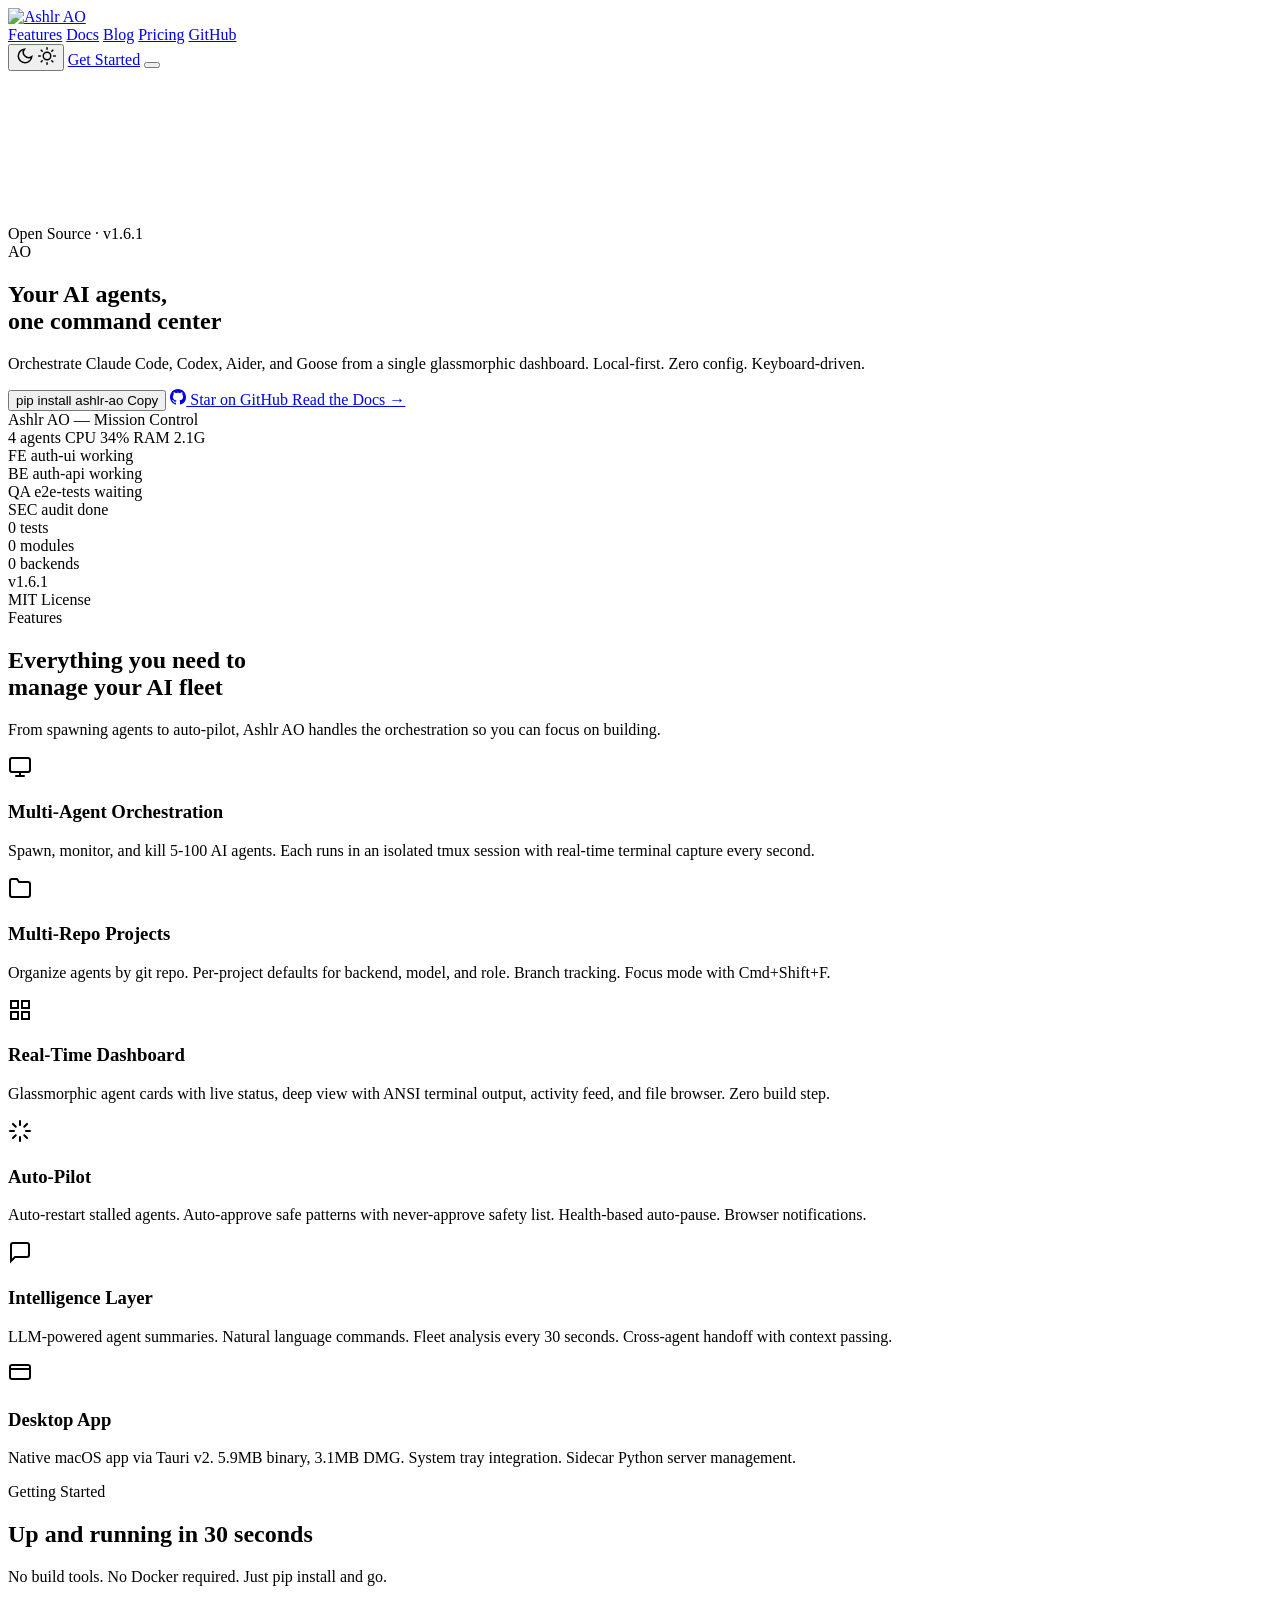
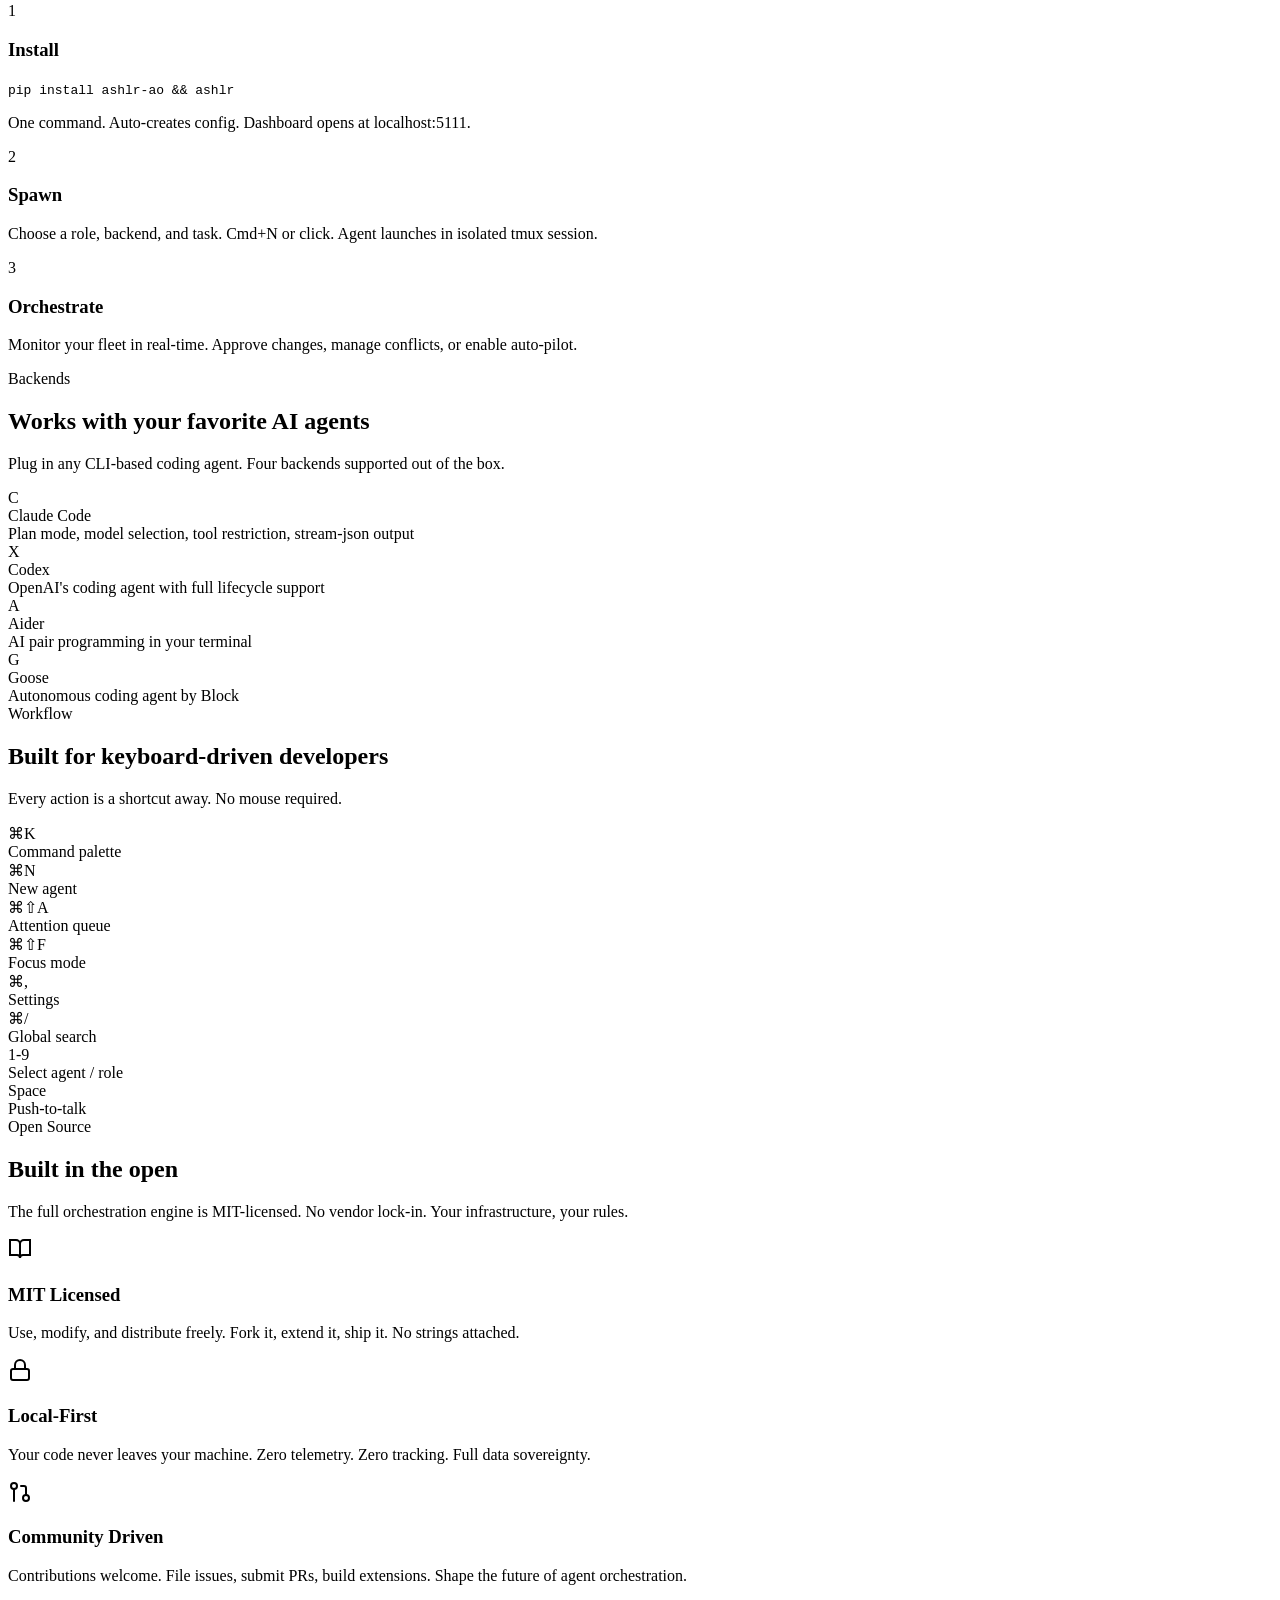
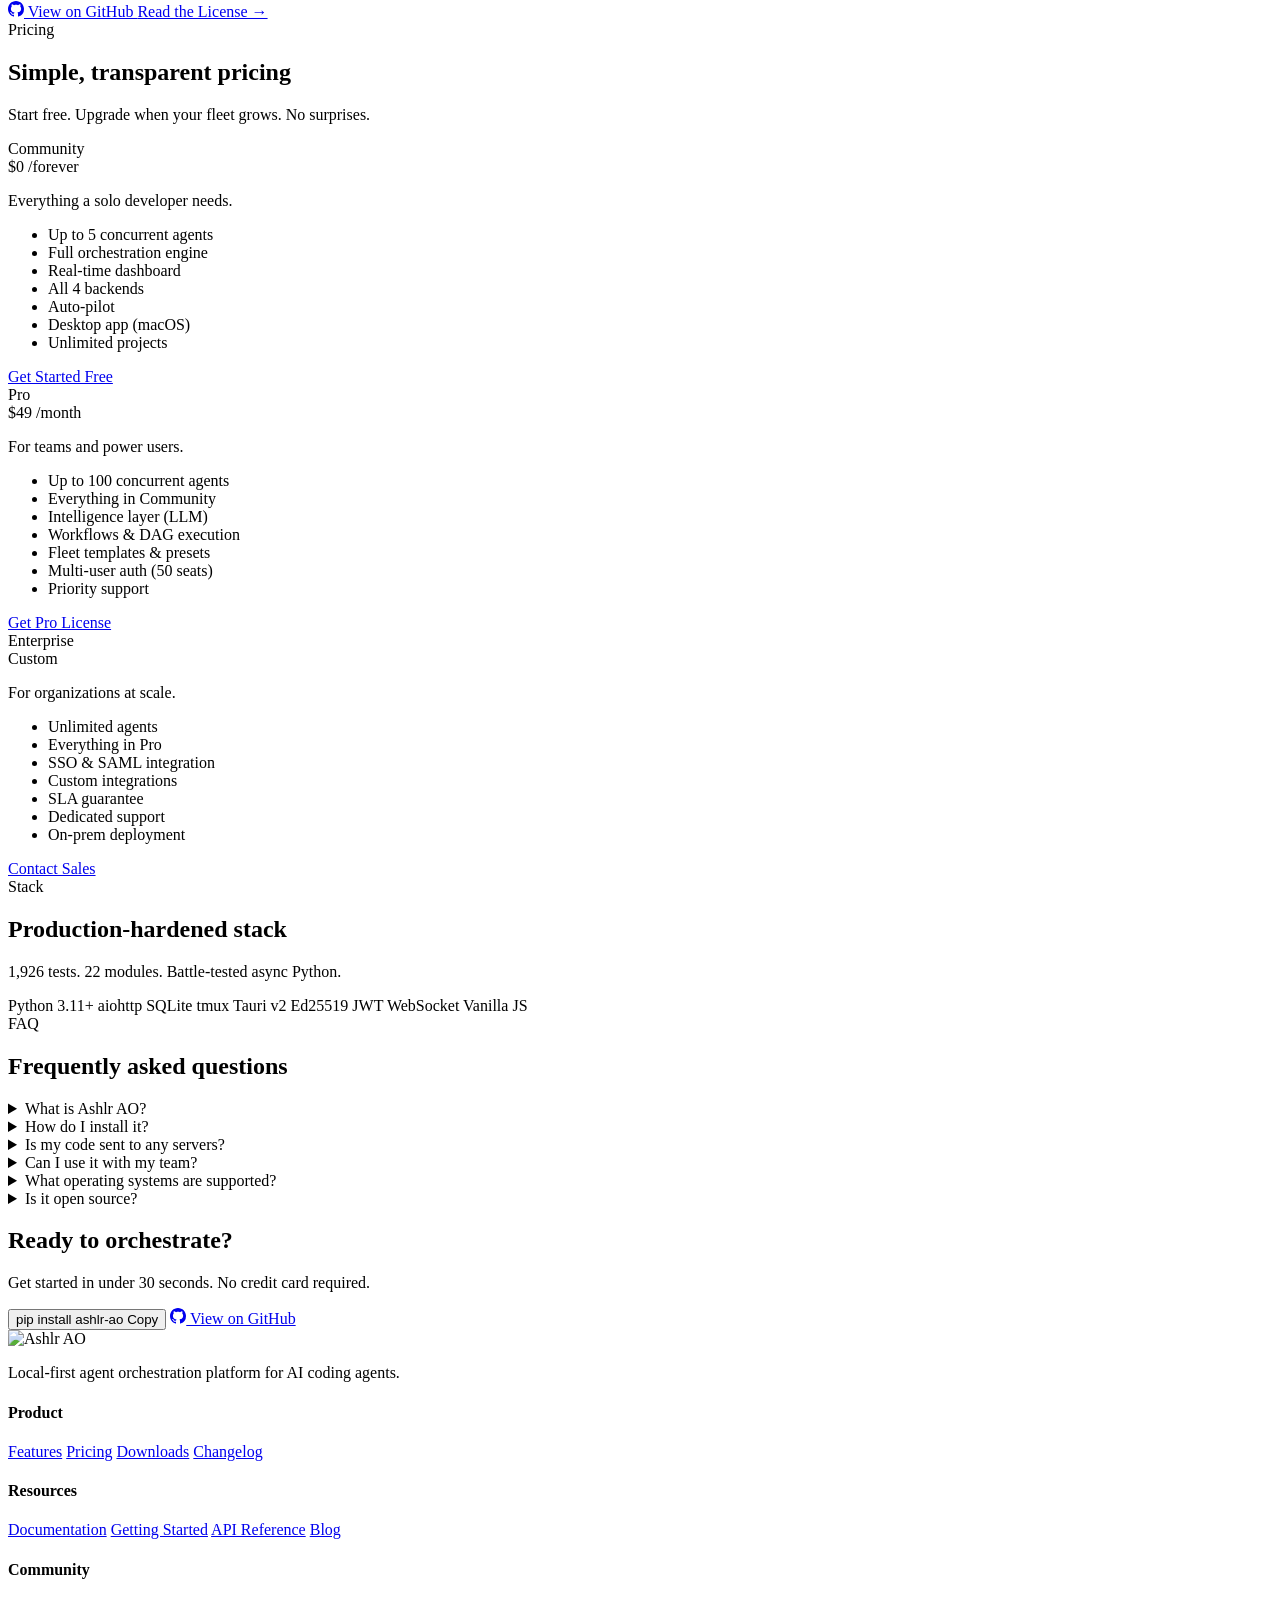
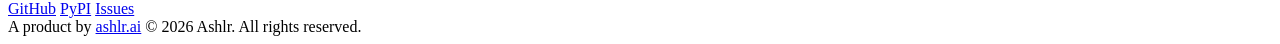
==== commit bdb9263a: "fix: cache-busting + logo consistency + hero polish Add ?v=2 query strings to all CSS/JS links acros" ====
--- a/website/index.html
+++ b/website/index.html
@@ -31,9 +31,9 @@
   <link href="https://fonts.googleapis.com/css2?family=Instrument+Sans:wght@400;500;600;700&family=JetBrains+Mono:wght@400;600&display=swap" rel="stylesheet">
 
   <!-- Styles -->
-  <link rel="stylesheet" href="/css/base.css">
-  <link rel="stylesheet" href="/css/components.css">
-  <link rel="stylesheet" href="/css/landing.css">
+  <link rel="stylesheet" href="/css/base.css?v=2">
+  <link rel="stylesheet" href="/css/components.css?v=2">
+  <link rel="stylesheet" href="/css/landing.css?v=2">
 
   <!-- Structured Data -->
   <script type="application/ld+json">
@@ -148,12 +148,19 @@
   <main>
     <!-- Hero -->
     <section class="hero">
-      <div class="hero-badge">
-        <span class="pulse-dot"></span>
-        Open Source · v1.6.1
-      </div>
-      <h1>Your AI agents,<br><span class="text-gradient">one command center</span></h1>
-      <p class="hero-sub">Orchestrate Claude Code, Codex, Aider, and Goose from a single glassmorphic dashboard. Local-first. Zero config. Keyboard-driven.</p>
+      <canvas id="heroCanvas" aria-hidden="true"></canvas>
+      <div class="hero-content">
+        <div class="hero-badge">
+          <span class="pulse-dot"></span>
+          Open Source · v1.6.1
+        </div>
+        <div class="hero-ao-mark" aria-hidden="true">
+          <span class="ao-letter ao-a">A</span><span class="ao-letter ao-o">O</span>
+          <div class="ao-ring"></div>
+          <div class="ao-ring ao-ring-2"></div>
+        </div>
+        <h1>Your AI agents,<br><span class="text-gradient">one command center</span></h1>
+        <p class="hero-sub">Orchestrate Claude Code, Codex, Aider, and Goose from a single glassmorphic dashboard. Local-first. Zero config. Keyboard-driven.</p>
       <div class="hero-actions">
         <button class="install-cmd" aria-label="Copy install command">
           <span class="cmd-text">pip install ashlr-ao</span>
@@ -165,6 +172,7 @@
         </a>
         <a href="/docs/getting-started" class="btn btn-ghost">Read the Docs &rarr;</a>
       </div>
+      </div><!-- end hero-content -->
 
       <!-- Live Dashboard Demo -->
       <div class="dashboard-demo" aria-hidden="true">
@@ -199,7 +207,7 @@
                 <div class="demo-output" id="demoOut1"></div>
                 <div class="demo-bar"><div class="demo-fill" style="--w: 82%"></div></div>
               </div>
-              <div class="demo-card" style="--card-color: #F59E0B; --i: 2">
+              <div class="demo-card" style="--card-color: #22C55E; --i: 2">
                 <div class="demo-card-top">
                   <span class="demo-role" style="--rc: #22C55E">QA</span>
                   <span class="demo-name">e2e-tests</span>
@@ -207,7 +215,7 @@
                 </div>
                 <div class="demo-output" id="demoOut2"></div>
               </div>
-              <div class="demo-card" style="--card-color: #22C55E; --i: 3">
+              <div class="demo-card" style="--card-color: #EF4444; --i: 3">
                 <div class="demo-card-top">
                   <span class="demo-role" style="--rc: #EF4444">SEC</span>
                   <span class="demo-name">audit</span>
@@ -452,7 +460,7 @@
           <h2>Simple, transparent pricing</h2>
           <p>Start free. Upgrade when your fleet grows. No surprises.</p>
         </div>
-        <div class="pricing-grid three-col reveal">
+        <div class="pricing-grid reveal">
           <div class="pricing-card glass">
             <div class="pricing-tier">Community</div>
             <div class="pricing-price">$0 <span>/forever</span></div>
@@ -616,6 +624,6 @@
     </div>
   </footer>
 
-  <script src="/js/main.js"></script>
+  <script src="/js/main.js?v=2"></script>
 </body>
 </html>
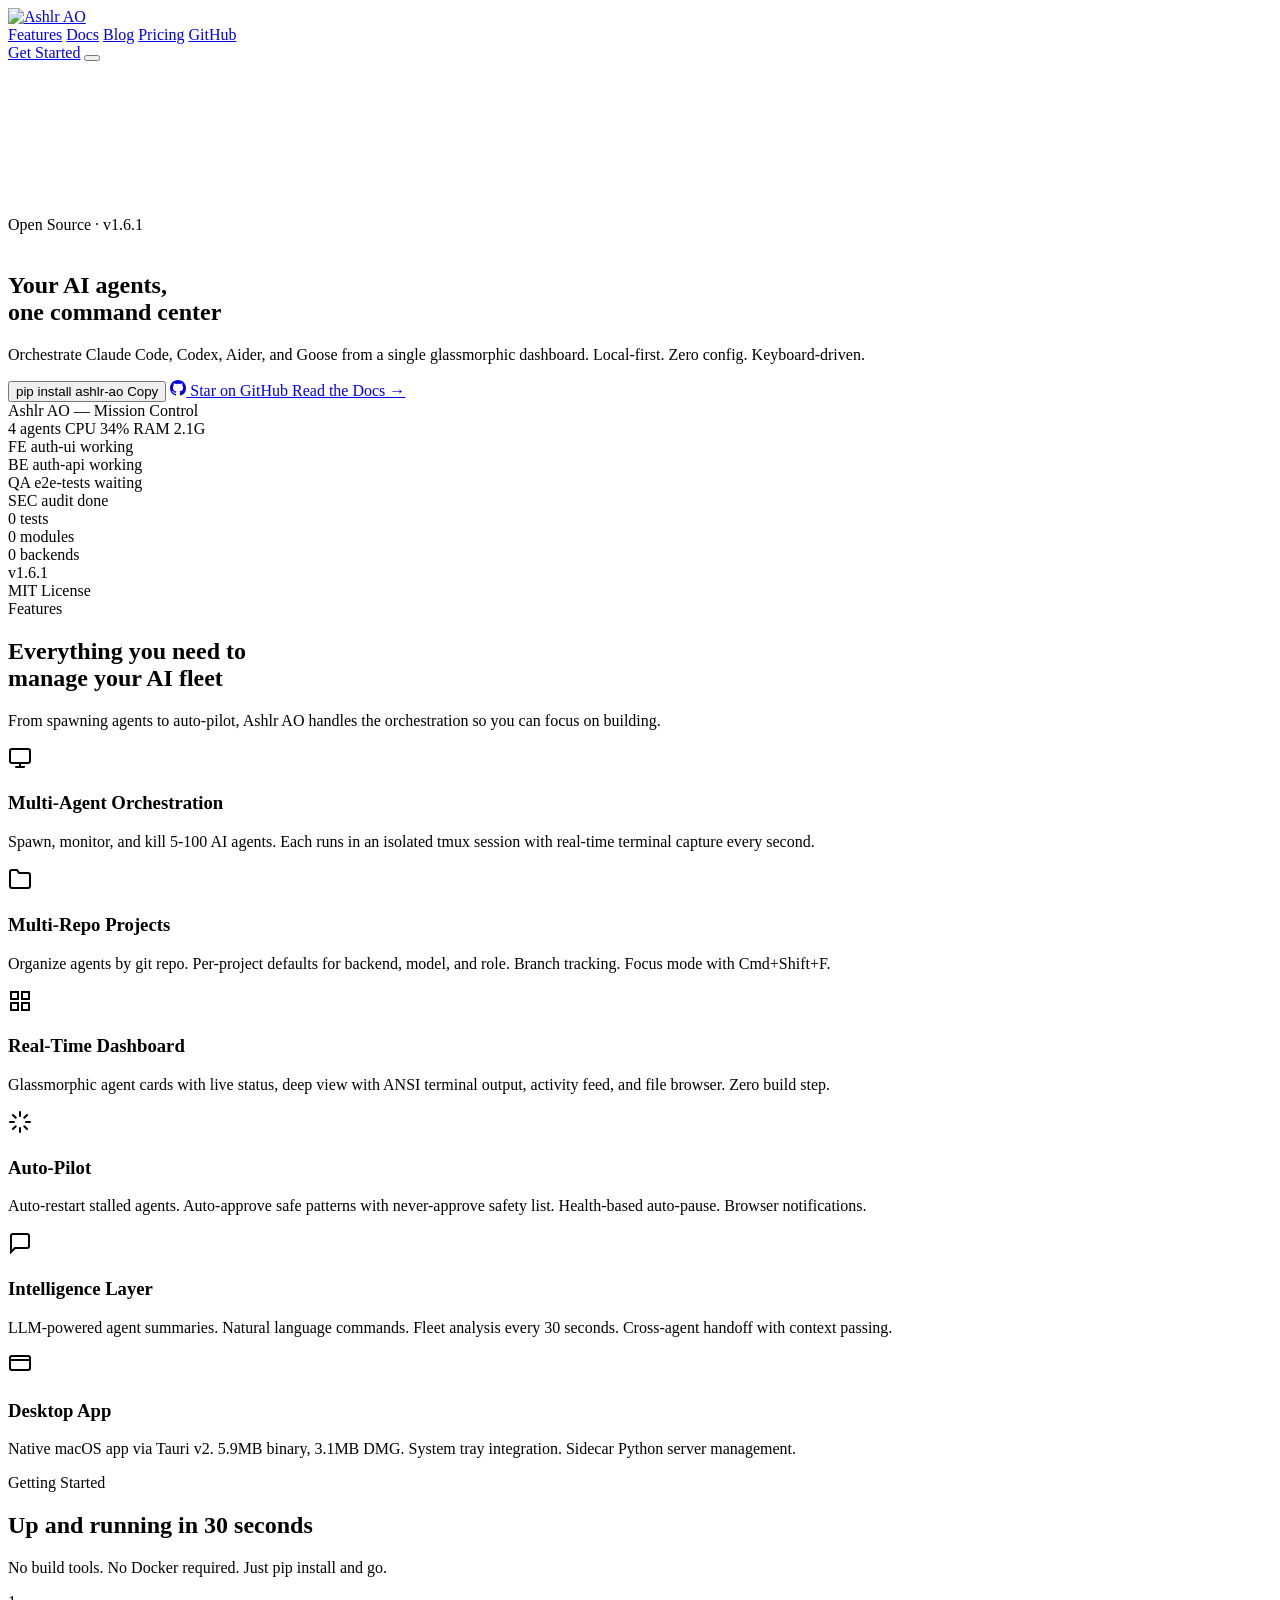
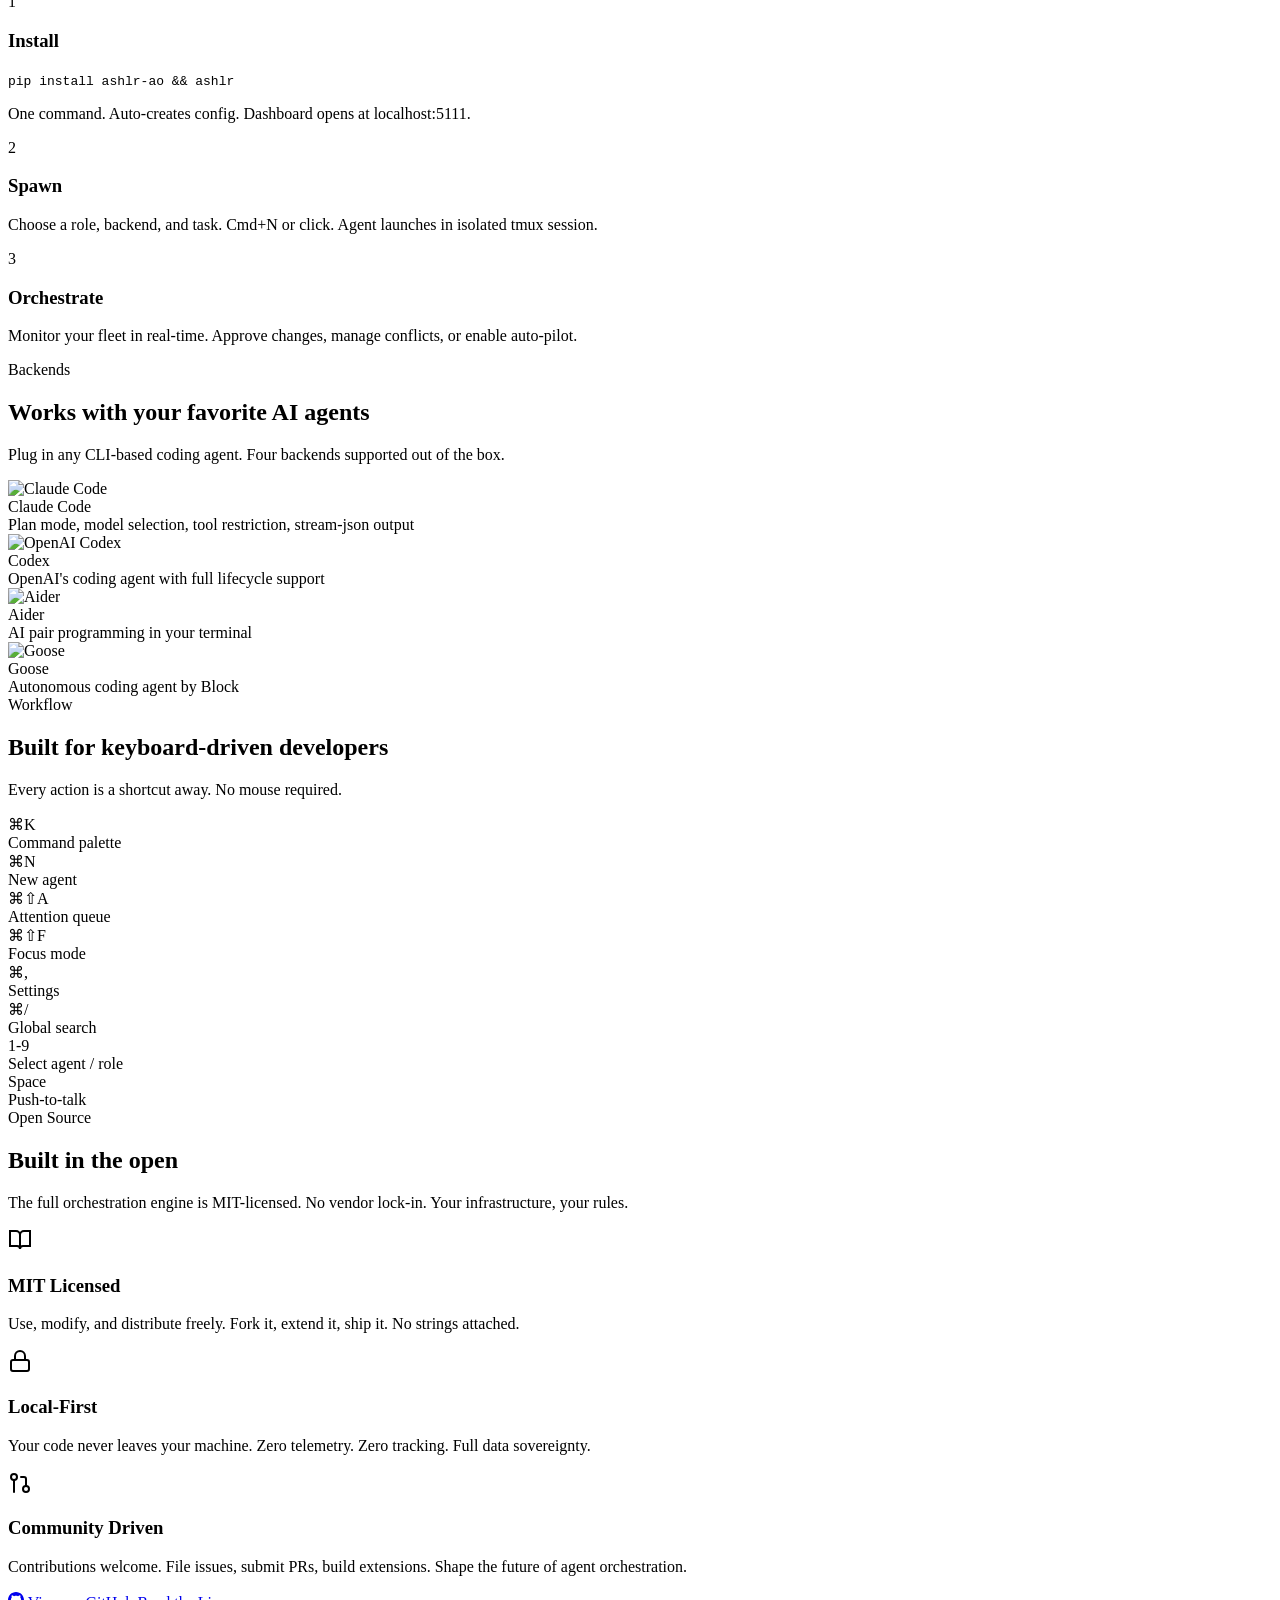
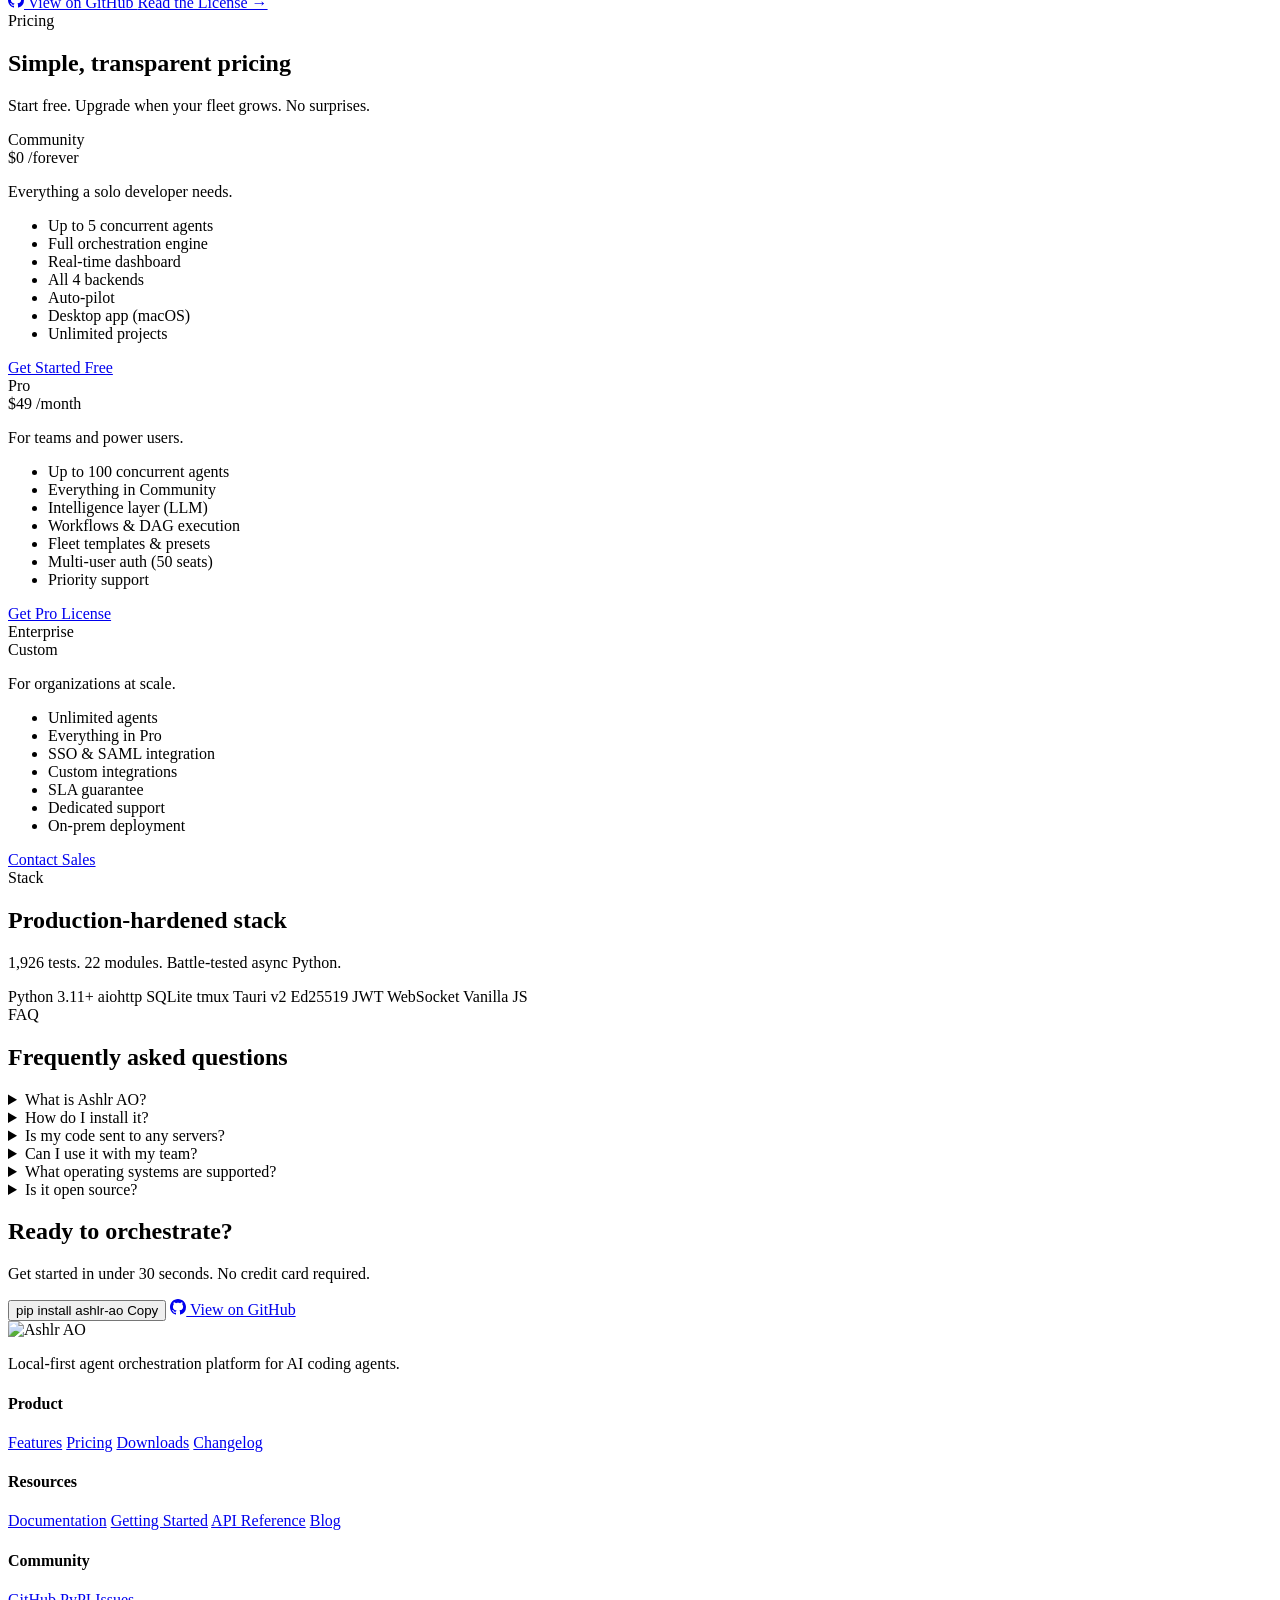
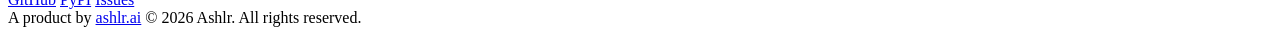
==== commit 750f4fed: "feat: hero animation upgrade + real tool logos Replace generic orbit animation with atmospheric cons" ====
--- a/website/index.html
+++ b/website/index.html
@@ -130,13 +130,9 @@
         <a href="/docs/">Docs</a>
         <a href="/blog/">Blog</a>
         <a href="/pricing">Pricing</a>
-        <a href="https://github.com/Ashlar-inc/ashlar-ao" target="_blank" rel="noopener">GitHub</a>
+        <a href="https://github.com/ashlrai/ashlr-ao" target="_blank" rel="noopener">GitHub</a>
       </div>
       <div class="nav-right">
-        <button class="theme-toggle" onclick="toggleTheme()" aria-label="Toggle theme">
-          <svg class="icon-moon" width="18" height="18" viewBox="0 0 24 24" fill="none" stroke="currentColor" stroke-width="2" stroke-linecap="round"><path d="M21 12.79A9 9 0 1 1 11.21 3 7 7 0 0 0 21 12.79z"/></svg>
-          <svg class="icon-sun" width="18" height="18" viewBox="0 0 24 24" fill="none" stroke="currentColor" stroke-width="2" stroke-linecap="round"><circle cx="12" cy="12" r="5"/><path d="M12 1v2M12 21v2M4.22 4.22l1.42 1.42M18.36 18.36l1.42 1.42M1 12h2M21 12h2M4.22 19.78l1.42-1.42M18.36 5.64l1.42-1.42"/></svg>
-        </button>
         <a href="/docs/getting-started" class="btn btn-primary">Get Started</a>
         <button class="nav-mobile-toggle" aria-label="Toggle menu" aria-expanded="false">
           <span></span>
@@ -155,7 +151,7 @@
           Open Source · v1.6.1
         </div>
         <div class="hero-ao-mark" aria-hidden="true">
-          <span class="ao-letter ao-a">A</span><span class="ao-letter ao-o">O</span>
+          <img src="/public/logo.svg" alt="" class="hero-ao-logo">
           <div class="ao-ring"></div>
           <div class="ao-ring ao-ring-2"></div>
         </div>
@@ -166,7 +162,7 @@
           <span class="cmd-text">pip install ashlr-ao</span>
           <span class="copy-icon">Copy</span>
         </button>
-        <a href="https://github.com/Ashlar-inc/ashlar-ao" class="btn btn-secondary" target="_blank" rel="noopener">
+        <a href="https://github.com/ashlrai/ashlr-ao" class="btn btn-secondary" target="_blank" rel="noopener">
           <svg width="16" height="16" viewBox="0 0 24 24" fill="currentColor"><path d="M12 0C5.37 0 0 5.37 0 12c0 5.31 3.435 9.795 8.205 11.385.6.105.825-.255.825-.57 0-.285-.015-1.23-.015-2.235-3.015.555-3.795-.735-4.035-1.41-.135-.345-.72-1.41-1.23-1.695-.42-.225-1.02-.78-.015-.795.945-.015 1.62.87 1.845 1.23 1.08 1.815 2.805 1.305 3.495.99.105-.78.42-1.305.765-1.605-2.67-.3-5.46-1.335-5.46-5.925 0-1.305.465-2.385 1.23-3.225-.12-.3-.54-1.53.12-3.18 0 0 1.005-.315 3.3 1.23.96-.27 1.98-.405 3-.405s2.04.135 3 .405c2.295-1.56 3.3-1.23 3.3-1.23.66 1.65.24 2.88.12 3.18.765.84 1.23 1.905 1.23 3.225 0 4.605-2.805 5.625-5.475 5.925.435.375.81 1.095.81 2.22 0 1.605-.015 2.895-.015 3.3 0 .315.225.69.825.57A12.02 12.02 0 0 0 24 12c0-6.63-5.37-12-12-12z"/></svg>
           Star on GitHub
         </a>
@@ -343,22 +339,30 @@
         </div>
         <div class="backends-grid">
           <div class="backend-card glass reveal reveal-delay-1">
-            <div class="backend-icon">C</div>
+            <div class="backend-icon">
+              <img src="/public/logos/claude.svg" alt="Claude Code" width="40" height="40">
+            </div>
             <div class="backend-name">Claude Code</div>
             <div class="backend-desc">Plan mode, model selection, tool restriction, stream-json output</div>
           </div>
           <div class="backend-card glass reveal reveal-delay-2">
-            <div class="backend-icon">X</div>
+            <div class="backend-icon">
+              <img src="/public/logos/openai.svg" alt="OpenAI Codex" width="40" height="40">
+            </div>
             <div class="backend-name">Codex</div>
             <div class="backend-desc">OpenAI's coding agent with full lifecycle support</div>
           </div>
           <div class="backend-card glass reveal reveal-delay-3">
-            <div class="backend-icon">A</div>
+            <div class="backend-icon">
+              <img src="/public/logos/aider.svg" alt="Aider" width="40" height="40">
+            </div>
             <div class="backend-name">Aider</div>
             <div class="backend-desc">AI pair programming in your terminal</div>
           </div>
           <div class="backend-card glass reveal reveal-delay-4">
-            <div class="backend-icon">G</div>
+            <div class="backend-icon">
+              <img src="/public/logos/goose.svg" alt="Goose" width="40" height="40">
+            </div>
             <div class="backend-name">Goose</div>
             <div class="backend-desc">Autonomous coding agent by Block</div>
           </div>
@@ -443,11 +447,11 @@
           </div>
         </div>
         <div class="oss-cta reveal">
-          <a href="https://github.com/Ashlar-inc/ashlar-ao" class="btn btn-secondary" target="_blank" rel="noopener">
+          <a href="https://github.com/ashlrai/ashlr-ao" class="btn btn-secondary" target="_blank" rel="noopener">
             <svg width="16" height="16" viewBox="0 0 24 24" fill="currentColor"><path d="M12 0C5.37 0 0 5.37 0 12c0 5.31 3.435 9.795 8.205 11.385.6.105.825-.255.825-.57 0-.285-.015-1.23-.015-2.235-3.015.555-3.795-.735-4.035-1.41-.135-.345-.72-1.41-1.23-1.695-.42-.225-1.02-.78-.015-.795.945-.015 1.62.87 1.845 1.23 1.08 1.815 2.805 1.305 3.495.99.105-.78.42-1.305.765-1.605-2.67-.3-5.46-1.335-5.46-5.925 0-1.305.465-2.385 1.23-3.225-.12-.3-.54-1.53.12-3.18 0 0 1.005-.315 3.3 1.23.96-.27 1.98-.405 3-.405s2.04.135 3 .405c2.295-1.56 3.3-1.23 3.3-1.23.66 1.65.24 2.88.12 3.18.765.84 1.23 1.905 1.23 3.225 0 4.605-2.805 5.625-5.475 5.925.435.375.81 1.095.81 2.22 0 1.605-.015 2.895-.015 3.3 0 .315.225.69.825.57A12.02 12.02 0 0 0 24 12c0-6.63-5.37-12-12-12z"/></svg>
             View on GitHub
           </a>
-          <a href="https://github.com/Ashlar-inc/ashlar-ao/blob/main/LICENSE" class="btn btn-ghost" target="_blank" rel="noopener">Read the License &rarr;</a>
+          <a href="https://github.com/ashlrai/ashlr-ao/blob/main/LICENSE" class="btn btn-ghost" target="_blank" rel="noopener">Read the License &rarr;</a>
         </div>
       </div>
     </section>
@@ -578,7 +582,7 @@
               <span class="cmd-text">pip install ashlr-ao</span>
               <span class="copy-icon">Copy</span>
             </button>
-            <a href="https://github.com/Ashlar-inc/ashlar-ao" class="btn btn-secondary" target="_blank" rel="noopener">
+            <a href="https://github.com/ashlrai/ashlr-ao" class="btn btn-secondary" target="_blank" rel="noopener">
               <svg width="16" height="16" viewBox="0 0 24 24" fill="currentColor"><path d="M12 0C5.37 0 0 5.37 0 12c0 5.31 3.435 9.795 8.205 11.385.6.105.825-.255.825-.57 0-.285-.015-1.23-.015-2.235-3.015.555-3.795-.735-4.035-1.41-.135-.345-.72-1.41-1.23-1.695-.42-.225-1.02-.78-.015-.795.945-.015 1.62.87 1.845 1.23 1.08 1.815 2.805 1.305 3.495.99.105-.78.42-1.305.765-1.605-2.67-.3-5.46-1.335-5.46-5.925 0-1.305.465-2.385 1.23-3.225-.12-.3-.54-1.53.12-3.18 0 0 1.005-.315 3.3 1.23.96-.27 1.98-.405 3-.405s2.04.135 3 .405c2.295-1.56 3.3-1.23 3.3-1.23.66 1.65.24 2.88.12 3.18.765.84 1.23 1.905 1.23 3.225 0 4.605-2.805 5.625-5.475 5.925.435.375.81 1.095.81 2.22 0 1.605-.015 2.895-.015 3.3 0 .315.225.69.825.57A12.02 12.02 0 0 0 24 12c0-6.63-5.37-12-12-12z"/></svg>
               View on GitHub
             </a>
@@ -600,8 +604,8 @@
           <h4>Product</h4>
           <a href="#features">Features</a>
           <a href="/pricing">Pricing</a>
-          <a href="https://github.com/Ashlar-inc/ashlar-ao/releases" target="_blank" rel="noopener">Downloads</a>
-          <a href="https://github.com/Ashlar-inc/ashlar-ao/blob/main/CHANGELOG.md" target="_blank" rel="noopener">Changelog</a>
+          <a href="https://github.com/ashlrai/ashlr-ao/releases" target="_blank" rel="noopener">Downloads</a>
+          <a href="https://github.com/ashlrai/ashlr-ao/blob/main/CHANGELOG.md" target="_blank" rel="noopener">Changelog</a>
         </div>
         <div class="footer-col">
           <h4>Resources</h4>
@@ -612,9 +616,9 @@
         </div>
         <div class="footer-col">
           <h4>Community</h4>
-          <a href="https://github.com/Ashlar-inc/ashlar-ao" target="_blank" rel="noopener">GitHub</a>
+          <a href="https://github.com/ashlrai/ashlr-ao" target="_blank" rel="noopener">GitHub</a>
           <a href="https://pypi.org/project/ashlr-ao/" target="_blank" rel="noopener">PyPI</a>
-          <a href="https://github.com/Ashlar-inc/ashlar-ao/issues" target="_blank" rel="noopener">Issues</a>
+          <a href="https://github.com/ashlrai/ashlr-ao/issues" target="_blank" rel="noopener">Issues</a>
         </div>
       </div>
       <div class="footer-bottom">
